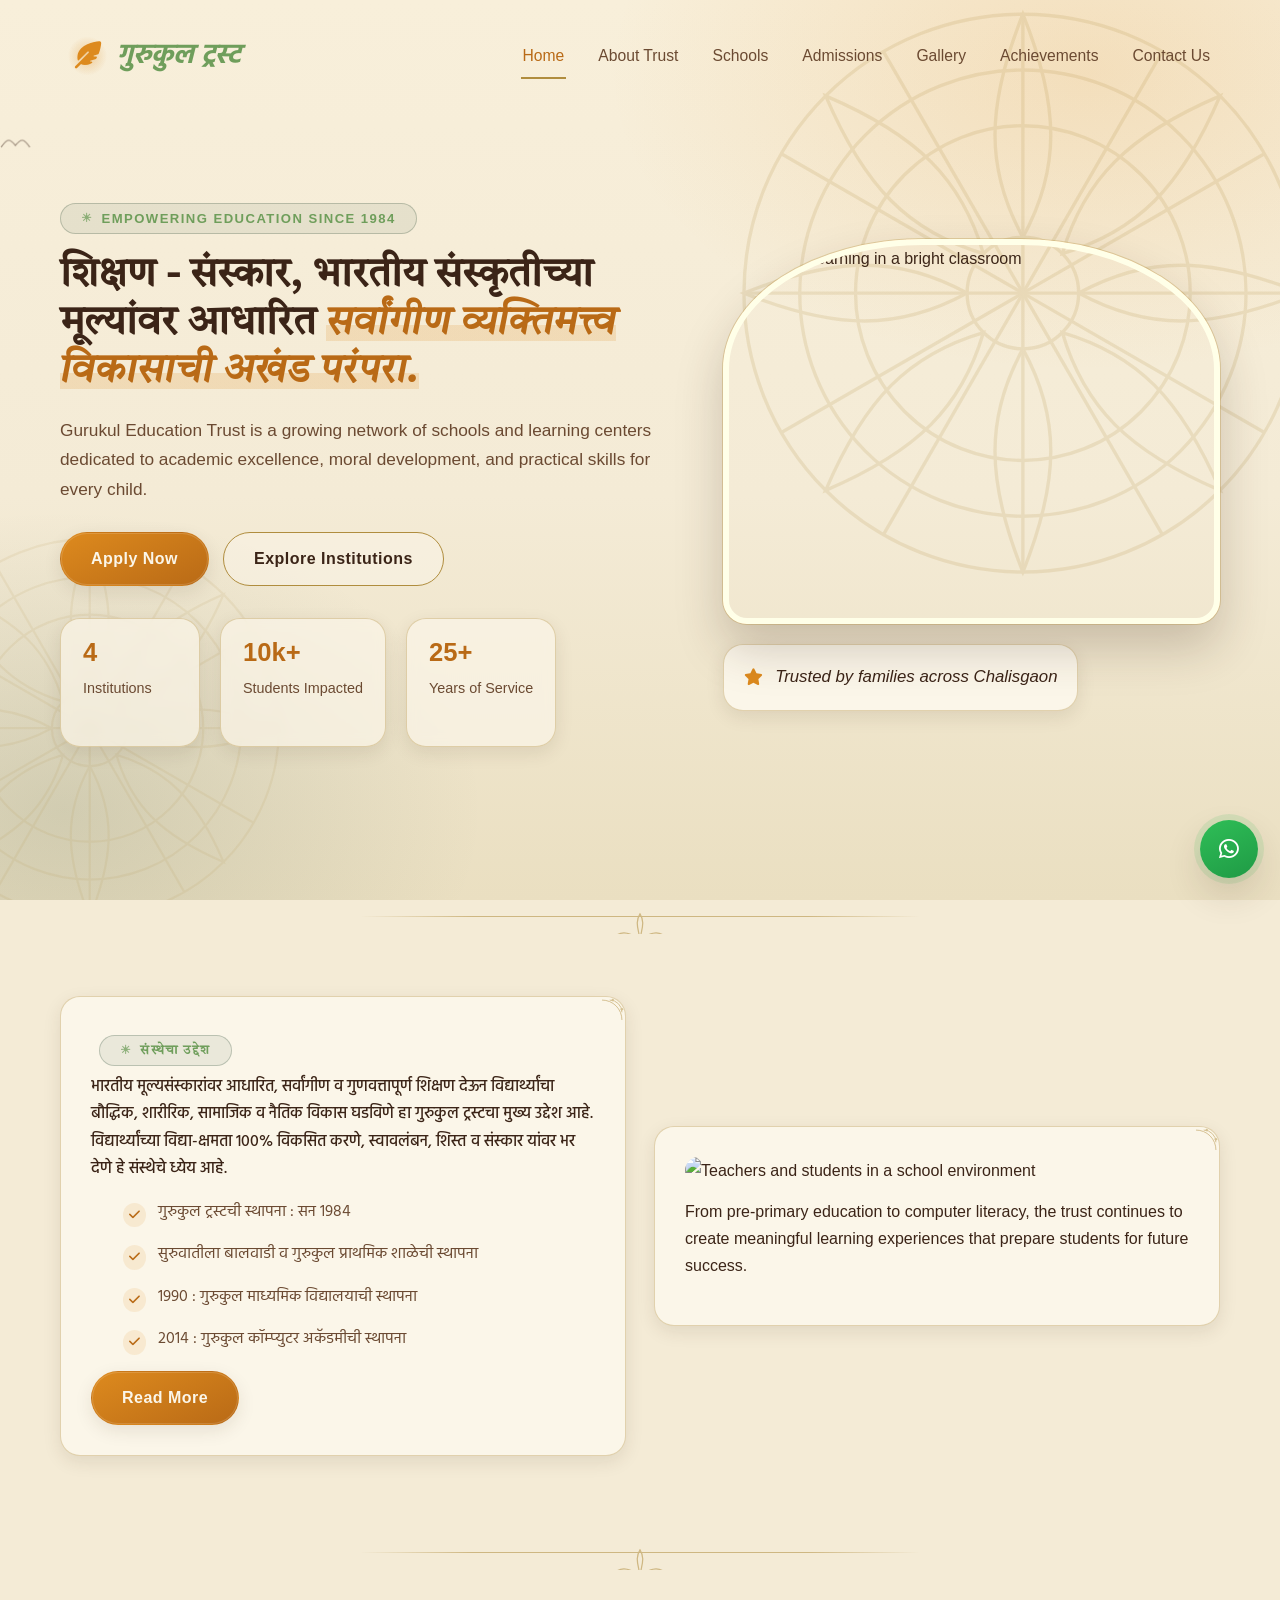
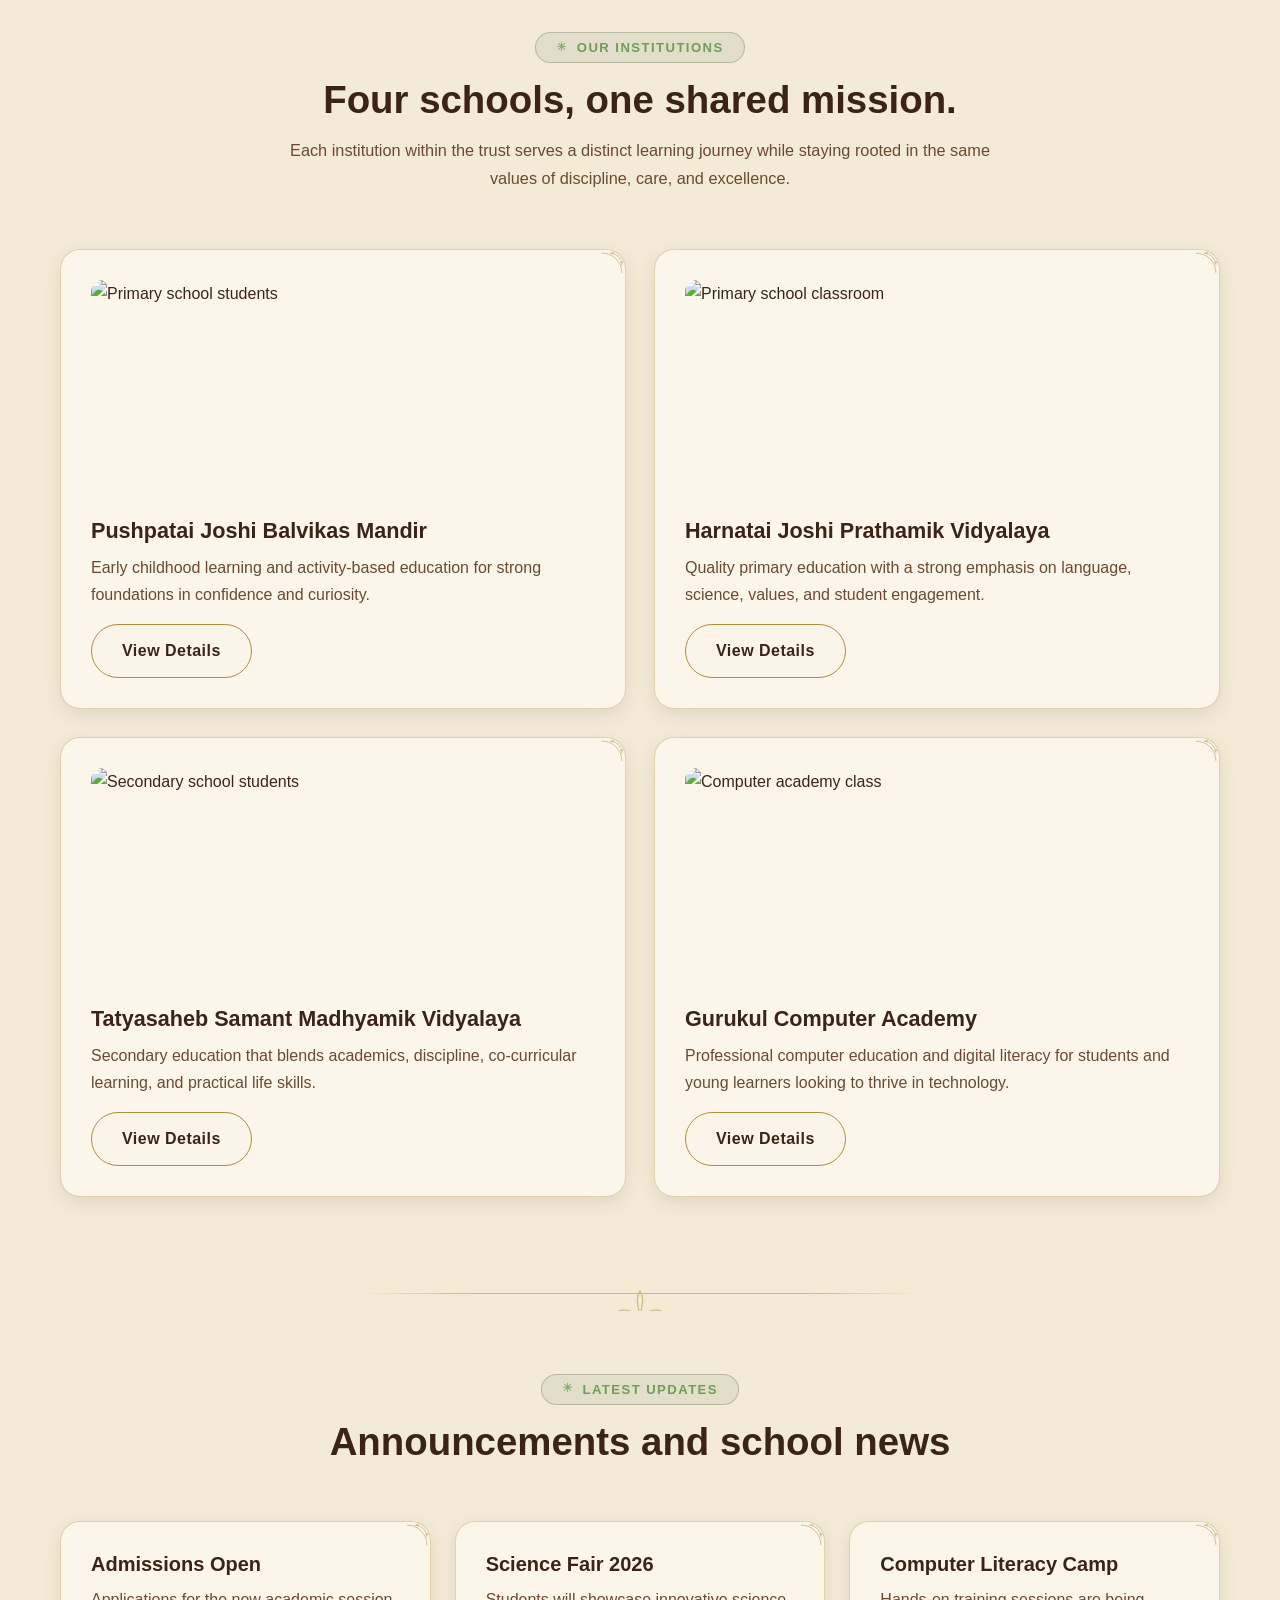
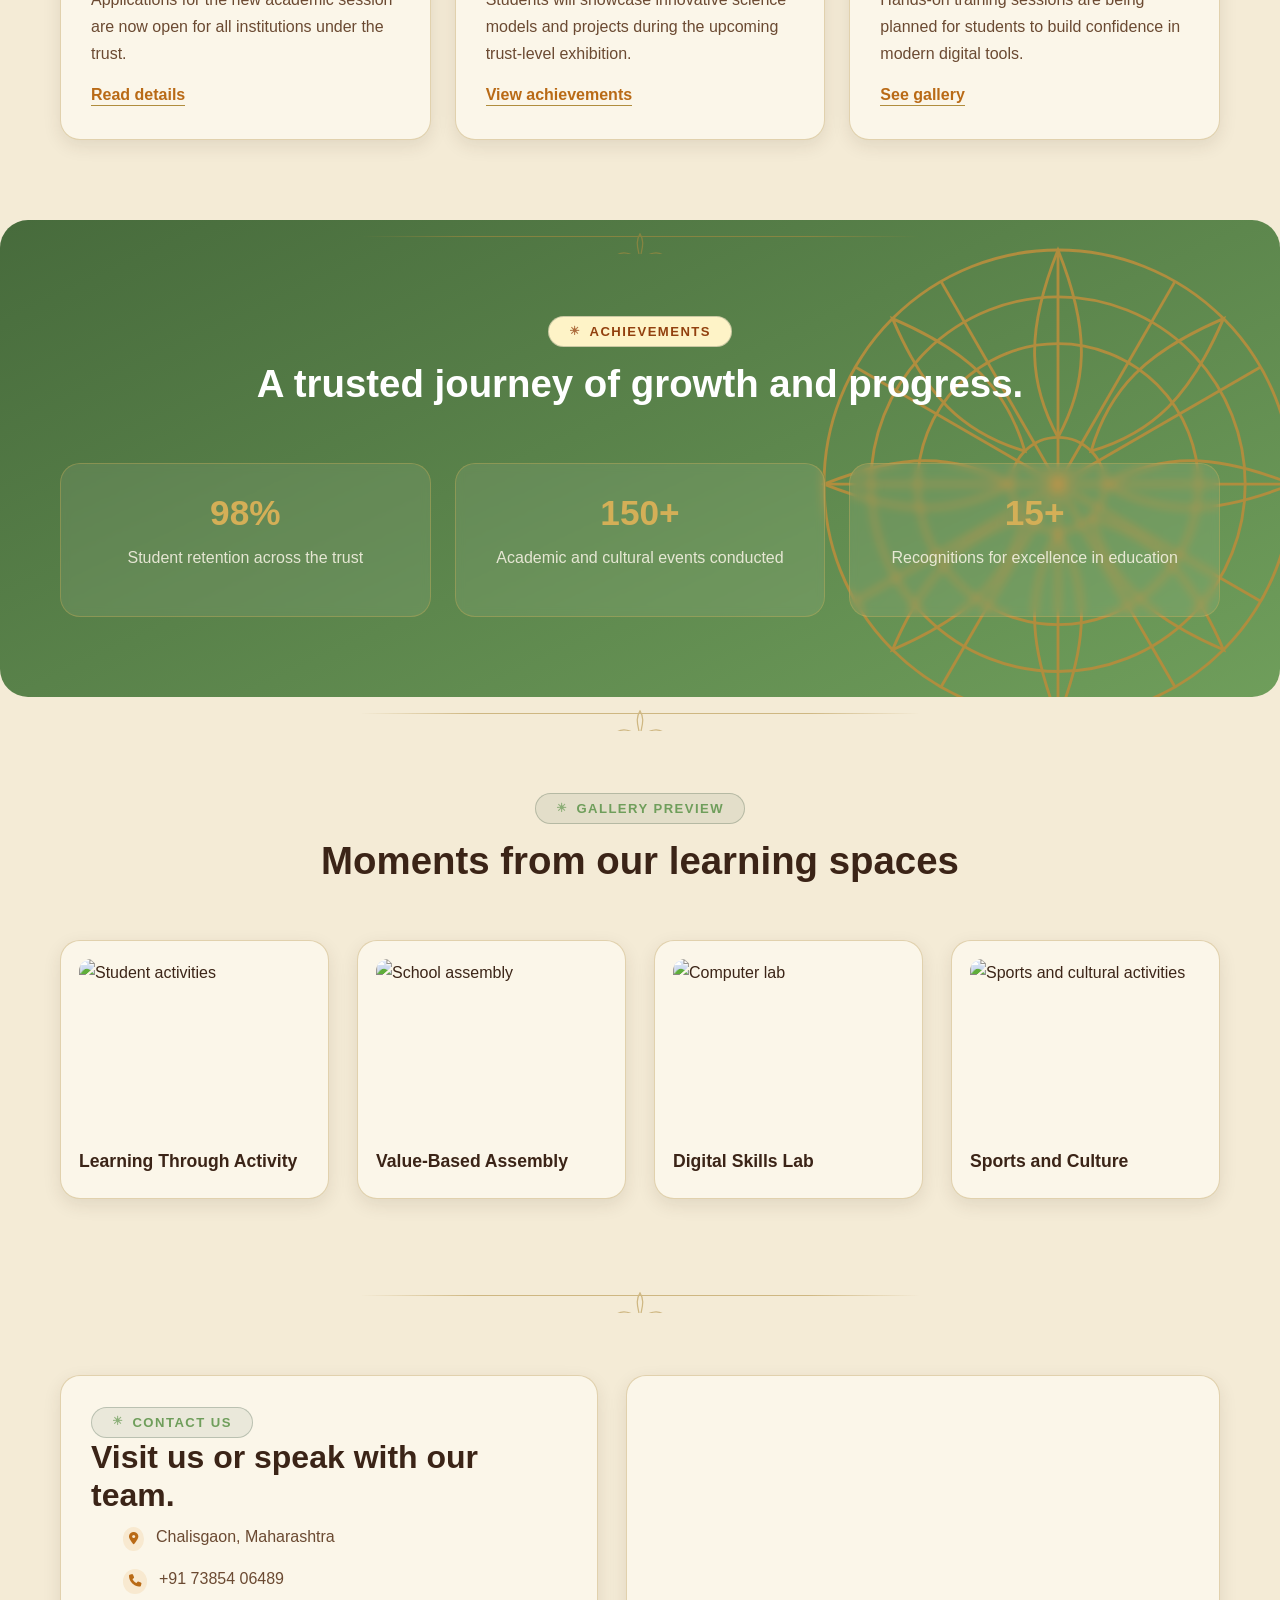
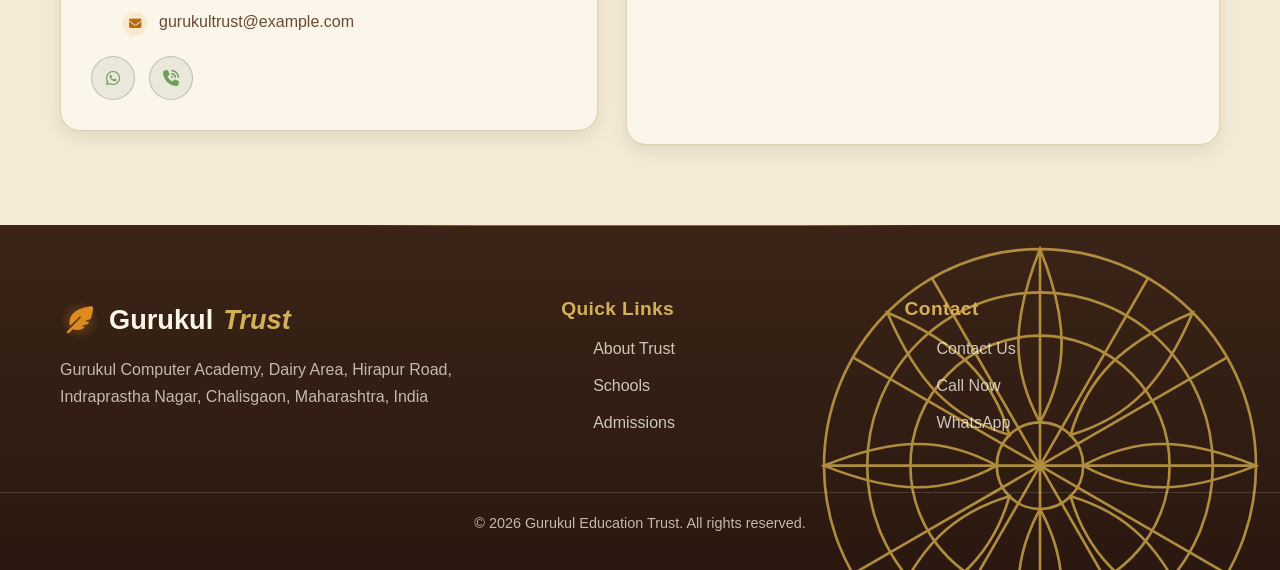
==== index.html @ 762da23f "Initial Commit" ====
<!DOCTYPE html>
<html lang="en">
<head>
    <meta charset="UTF-8">
    <meta name="viewport" content="width=device-width, initial-scale=1.0">
    <meta name="description" content="Gurukul Education Trust offers quality learning through a network of schools, computer education, and child-focused development programs.">
    <title>Gurukul Education Trust | Holistic Learning for Every Child</title>
    <link rel="stylesheet" href="https://cdnjs.cloudflare.com/ajax/libs/font-awesome/6.4.0/css/all.min.css">
    <link rel="stylesheet" href="style.css">
    <link rel="preconnect" href="https://fonts.googleapis.com">
    <link rel="preconnect" href="https://fonts.gstatic.com" crossorigin>
    <link href="https://fonts.googleapis.com/css2?family=Tiro+Devanagari+Marathi:ital@0;1&family=Hind:wght@300;400;500;600;700&family=Noto+Sans+Devanagari:wght@100..900&display=swap" rel="stylesheet">
</head>
<body>
    <header class="site-header">
        <div class="container header-container">
            <a href="index.html" class="logo">
                <i class="fa-solid fa-feather-pointed"></i><span class="marathi-text">गुरुकुल ट्रस्ट</span>
            </a>
            <div class="mobile-menu-btn" id="mobile-menu-btn">
                <i class="fa-solid fa-bars"></i>
            </div>
            <nav class="nav-links">
                <a href="index.html" class="active">Home</a>
                <a href="about.html">About Trust</a>
                <a href="schools.html">Schools</a>
                <a href="admissions.html">Admissions</a>
                <a href="gallery.html">Gallery</a>
                <a href="achievements.html">Achievements</a>
                <a href="contact.html">Contact Us</a>
            </nav>
        </div>
    </header>

    <main>
        <section class="hero">
            <div class="container hero-grid">
                <div class="hero-content">
                    <span class="badge">Empowering education since 1984</span>
                    <h1 class="marathi-heading">शिक्षण - संस्कार, भारतीय संस्कृतीच्या मूल्यांवर आधारित <span>सर्वांगीण व्यक्तिमत्त्व विकासाची अखंड परंपरा.</span></h1>
                    <p>Gurukul Education Trust is a growing network of schools and learning centers dedicated to academic excellence, moral development, and practical skills for every child.</p>
                    <div class="hero-buttons">
                        <a href="admissions.html" class="btn btn-primary">Apply Now</a>
                        <a href="schools.html" class="btn btn-outline">Explore Institutions</a>
                    </div>
                    <div class="hero-stats">
                        <div class="stat-box">
                            <h3>4</h3>
                            <p>Institutions</p>
                        </div>
                        <div class="stat-box">
                            <h3>10k+</h3>
                            <p>Students Impacted</p>
                        </div>
                        <div class="stat-box">
                            <h3>25+</h3>
                            <p>Years of Service</p>
                        </div>
                    </div>
                </div>
                <div class="hero-visual">
                    <img src="C:\Users\powerx\Downloads\Gurukul-Ancient-Wisdom-Theme\Images\Gurukul.jpg" alt="Students learning in a bright classroom">
                    <div class="hero-card">
                        <i class="fa-solid fa-star"></i>
                        <span>Trusted by families across Chalisgaon</span>
                    </div>
                </div>
            </div>
        </section>

        <section class="section-padding">
            <div class="container about-grid">
                <div class="about-card">
                    <span class="badge marathi-heading m-2"><p class="marathi-heading m-0">संस्थेचा उद्देश</p></span>
                    <p class="marathi-text fw-medium"> भारतीय मूल्यसंस्कारांवर आधारित, सर्वांगीण व गुणवत्तापूर्ण शिक्षण देऊन विद्यार्थ्यांचा बौद्धिक, शारीरिक, सामाजिक व नैतिक विकास घडविणे हा गुरुकुल ट्रस्टचा मुख्य उद्देश आहे. विद्यार्थ्यांच्या विद्या-क्षमता 100% विकसित करणे, स्वावलंबन, शिस्त व संस्कार यांवर भर देणे हे संस्थेचे ध्येय आहे.</p>
                    <ul class="list-check marathi-text">
                        <li><i class="fa-solid fa-check"></i> गुरुकुल ट्रस्टची स्थापना : सन 1984</li>
                        <li><i class="fa-solid fa-check"></i> सुरुवातीला बालवाडी व गुरुकुल प्राथमिक शाळेची स्थापना</li>
                        <li><i class="fa-solid fa-check"></i> 1990 : गुरुकुल माध्यमिक विद्यालयाची स्थापना </li>
                        <li><i class="fa-solid fa-check"></i> 2014 : गुरुकुल कॉम्प्युटर अकॅडमीची स्थापना </li>
                    </ul>
                    <a href="about.html" class="btn btn-primary">Read More</a>
                </div>
                <div class="about-card">
                    <img src="C:\Users\powerx\Downloads\Gurukul-Ancient-Wisdom-Theme\Images\building.jpg" alt="Teachers and students in a school environment" style="border-radius: 16px; margin-bottom: 14px;">
                    <p>From pre-primary education to computer literacy, the trust continues to create meaningful learning experiences that prepare students for future success.</p>
                </div>
            </div>
        </section>

        <section class="section-padding">
            <div class="container">
                <div class="section-title">
                    <span class="badge">Our Institutions</span>
                    <h2>Four schools, one shared mission.</h2>
                    <p>Each institution within the trust serves a distinct learning journey while staying rooted in the same values of discipline, care, and excellence.</p>
                </div>
                <div class="school-grid">
                    <article class="school-card">
                        <img src="C:\Users\powerx\Downloads\Gurukul-Ancient-Wisdom-Theme\Images\pushpatai.jpg" alt="Primary school students">
                        <h3>Pushpatai Joshi Balvikas Mandir</h3>
                        <p>Early childhood learning and activity-based education for strong foundations in confidence and curiosity.</p>
                        <a href="pushpatai-joshi-balvikas-mandir.html" class="btn btn-outline">View Details</a>
                    </article>
                    <article class="school-card">
                        <img src="C:\Users\powerx\Downloads\Gurukul-Ancient-Wisdom-Theme\Images\harnatai.jpg" alt="Primary school classroom">
                        <h3>Harnatai Joshi Prathamik Vidyalaya</h3>
                        <p>Quality primary education with a strong emphasis on language, science, values, and student engagement.</p>
                        <a href="harnatai-joshi-prathamik-vidyalaya.html" class="btn btn-outline">View Details</a>
                    </article>
                    <article class="school-card">
                        <img src="C:\Users\powerx\Downloads\Gurukul-Ancient-Wisdom-Theme\Images\tatyasaheb.jpg" alt="Secondary school students">
                        <h3>Tatyasaheb Samant Madhyamik Vidyalaya</h3>
                        <p>Secondary education that blends academics, discipline, co-curricular learning, and practical life skills.</p>
                        <a href="tatyasaheb-samant-madhyamik-vidyalaya.html" class="btn btn-outline">View Details</a>
                    </article>
                    <article class="school-card">
                        <img src="C:\Users\powerx\Downloads\Gurukul-Ancient-Wisdom-Theme\Images\GurukulComp.jpg" alt="Computer academy class">
                        <h3>Gurukul Computer Academy</h3>
                        <p>Professional computer education and digital literacy for students and young learners looking to thrive in technology.</p>
                        <a href="gurukul-computer-academy.html" class="btn btn-outline">View Details</a>
                    </article>
                </div>
            </div>
        </section>

        <section class="section-padding">
            <div class="container">
                <div class="section-title">
                    <span class="badge">Latest Updates</span>
                    <h2>Announcements and school news</h2>
                </div>
                <div class="announcement-grid">
                    <article class="announcement-card">
                        <h3>Admissions Open</h3>
                        <p>Applications for the new academic session are now open for all institutions under the trust.</p>
                        <a href="admissions.html">Read details</a>
                    </article>
                    <article class="announcement-card">
                        <h3>Science Fair 2026</h3>
                        <p>Students will showcase innovative science models and projects during the upcoming trust-level exhibition.</p>
                        <a href="achievements.html">View achievements</a>
                    </article>
                    <article class="announcement-card">
                        <h3>Computer Literacy Camp</h3>
                        <p>Hands-on training sessions are being planned for students to build confidence in modern digital tools.</p>
                        <a href="gallery.html">See gallery</a>
                    </article>
                </div>
            </div>
        </section>

        <section class="section-padding stats-section">
            <div class="container">
                <div class="section-title">
                    <span class="badge" style="background:#fef3c7;color:#92400e;">Achievements</span>
                    <h2 style="color:white;">A trusted journey of growth and progress.</h2>
                </div>
                <div class="stats-grid">
                    <div class="stat-card">
                        <h3>98%</h3>
                        <p>Student retention across the trust</p>
                    </div>
                    <div class="stat-card">
                        <h3>150+</h3>
                        <p>Academic and cultural events conducted</p>
                    </div>
                    <div class="stat-card">
                        <h3>15+</h3>
                        <p>Recognitions for excellence in education</p>
                    </div>
                </div>
            </div>
        </section>

        <section class="section-padding">
            <div class="container">
                <div class="section-title">
                    <span class="badge">Gallery Preview</span>
                    <h2>Moments from our learning spaces</h2>
                </div>
                <div class="gallery-grid">
                    <div class="gallery-card">
                        <img src="https://images.unsplash.com/photo-1529070538774-1843cb3265df?auto=format&fit=crop&w=800&q=80" alt="Student activities">
                        <h3>Learning Through Activity</h3>
                    </div>
                    <div class="gallery-card">
                        <img src="https://images.unsplash.com/photo-1509062522246-3755977927d7?auto=format&fit=crop&w=800&q=80" alt="School assembly">
                        <h3>Value-Based Assembly</h3>
                    </div>
                    <div class="gallery-card">
                        <img src="https://images.unsplash.com/photo-1516321497487-e288fb19713f?auto=format&fit=crop&w=800&q=80" alt="Computer lab">
                        <h3>Digital Skills Lab</h3>
                    </div>
                    <div class="gallery-card">
                        <img src="https://images.unsplash.com/photo-1523240795612-9a054b0db644?auto=format&fit=crop&w=800&q=80" alt="Sports and cultural activities">
                        <h3>Sports and Culture</h3>
                    </div>
                </div>
            </div>
        </section>

        <section class="section-padding">
            <div class="container contact-grid">
                <div class="contact-card">
                    <span class="badge">Contact Us</span>
                    <h2>Visit us or speak with our team.</h2>
                    <ul class="contact-list">
                        <li><i class="fa-solid fa-location-dot"></i> Chalisgaon, Maharashtra</li>
                        <li><i class="fa-solid fa-phone"></i> +91 73854 06489</li>
                        <li><i class="fa-solid fa-envelope"></i> gurukultrust@example.com</li>
                    </ul>
                    <div class="social-links">
                        <a href="https://wa.me/917385406489" target="_blank"><i class="fa-brands fa-whatsapp"></i></a>
                        <a href="tel:+917385406489"><i class="fa-solid fa-phone-volume"></i></a>
                    </div>
                </div>
                <div class="contact-card">
                    <iframe src="https://www.google.com/maps?q=Chalisgaon,Maharashtra&output=embed" width="100%" height="300" style="border:0;border-radius:16px;" loading="lazy" referrerpolicy="no-referrer-when-downgrade"></iframe>
                </div>
            </div>
        </section>
    </main>

    <footer class="footer">
        <div class="container footer-grid">
            <div>
                <a href="index.html" class="logo" style="margin-bottom: 12px;">
                    <i class="fa-solid fa-feather-pointed"></i> Gurukul <span>Trust</span>
                </a>
                <p>Gurukul Computer Academy, Dairy Area, Hirapur Road, Indraprastha Nagar, Chalisgaon, Maharashtra, India</p>
            </div>
            <div>
                <h4>Quick Links</h4>
                <ul>
                    <li><a href="about.html">About Trust</a></li>
                    <li><a href="schools.html">Schools</a></li>
                    <li><a href="admissions.html">Admissions</a></li>
                </ul>
            </div>
            <div>
                <h4>Contact</h4>
                <ul>
                    <li><a href="contact.html">Contact Us</a></li>
                    <li><a href="tel:+917385406489">Call Now</a></li>
                    <li><a href="https://wa.me/917385406489" target="_blank">WhatsApp</a></li>
                </ul>
            </div>
        </div>
        <div class="footer-bottom">
            <p>&copy; 2026 Gurukul Education Trust. All rights reserved.</p>
        </div>
    </footer>

    <a href="https://wa.me/917385406489" class="whatsapp-fab" target="_blank" aria-label="Contact via WhatsApp">
        <i class="fa-brands fa-whatsapp"></i>
    </a>

    <script src="script.js"></script>
</body>
</html>
---- style.css ----
/* ============================================================
   GURUKUL EDUCATION TRUST — "Where Ancient Wisdom Meets Modern Education"
   Visual theme: Ancient Indian Gurukul — parchment, sandalwood, saffron,
   forest green and gold, with temple-arch dividers and mandala motifs.
   Structure, markup and functionality are untouched — styling only.
   ============================================================ */

@import url('https://fonts.googleapis.com/css2?family=Cormorant+Garamond:ital,wght@0,500;0,600;0,700;1,500;1,600&family=Jost:wght@300;400;500;600;700&display=swap');
@import url("https://cdn.jsdelivr.net/npm/bootstrap@5.3.8/dist/css/bootstrap.min.css");
:root {
    /* ---- Gurukul palette ---- */
    --parchment: #F4EBD6;           /* base page background — aged paper */
    --parchment-deep: #EADFC1;      /* secondary panel background */
    --cream: #FBF6E9;               /* card surface */
    --sandalwood: #C9A273;          /* warm neutral mid-tone */
    --deep-brown: #3B2417;          /* primary text / dark wood */
    --brown-soft: #6B4A32;          /* secondary text */
    --saffron: #DD8A1E;             /* primary accent — CTAs */
    --saffron-deep: #B96A16;
    --forest: #6F9E5B;
    --forest-deep: #476B3C;
    --gold: #B08D3E;                /* fine line / ornament accent */
    --gold-bright: #D4AF57;

    /* semantic aliases so every existing class keeps working */
    --primary-color: var(--saffron);
    --primary-dark: var(--deep-brown);
    --primary-light: var(--gold-bright);
    --accent-color: var(--forest);
    --text-dark: var(--deep-brown);
    --text-light: var(--brown-soft);
    --bg-light: var(--parchment);
    --bg-white: var(--cream);
    --border-color: rgba(176, 141, 62, 0.35);

    --shadow-sm: 0 6px 18px rgba(59, 36, 23, 0.10);
    --shadow-md: 0 16px 36px rgba(59, 36, 23, 0.16);
    --shadow-lg: 0 24px 48px rgba(59, 36, 23, 0.22);
    --shadow-inset: inset 0 1px 0 rgba(255,255,255,0.5), inset 0 -2px 6px rgba(59,36,23,0.08);

    --container-width: 1200px;
    --header-height: 84px;
    --radius-sm: 12px;
    --radius-md: 20px;
    --radius-lg: 28px;

    --font-heading: 'Segoe UI', Tahoma, Geneva, Verdana, sans-serif;
    --font-body: 'Nunito Sans', sans-serif;

    --ornament-mandala: url("[data-uri]");
    --ornament-lotus: url("[data-uri]");
    --ornament-corner: url("[data-uri]");
    --texture-noise: url("[data-uri]");
}

/* ---------------------------------------------------------------
   Base / reset
   --------------------------------------------------------------- */
* {
    margin: 0;
    padding: 0;
    box-sizing: border-box;
}
/* Marathi Fonts */
.marathi-heading{
    font-family: "Tiro Devanagari Marathi", serif;
}

.marathi-text{
    font-family: "Hind", sans-serif;
}

.marathi-modern{
    font-family: "Noto Sans Devanagari", sans-serif;
}

html {
    scroll-behavior: smooth;
}

body {
    font-family: var(--font-body);
    color: var(--text-dark);
    background-color: var(--parchment);
    background-image:
        var(--texture-noise),
        radial-gradient(ellipse 900px 500px at 12% -8%, rgba(221,138,30,0.10), transparent 60%),
        radial-gradient(ellipse 900px 600px at 100% 10%, rgba(47,74,52,0.08), transparent 55%);
    background-attachment: fixed;
    background-size: 180px 180px, auto, auto;
    line-height: 1.7;
    overflow-x: hidden;
    position: relative;
}

h1, h2, h3, h4, h5, h6 {
    font-family: var(--font-heading);
    color: var(--deep-brown);
    line-height: 1.2;
    font-weight: 600;
}

a {
    text-decoration: none;
    color: inherit;
}

img {
    display: block;
    max-width: 100%;
}

ul {
    list-style: none;
}

::selection {
    background: var(--saffron);
    color: var(--cream);
}

:focus-visible {
    outline: 2px solid var(--saffron-deep);
    outline-offset: 3px;
    border-radius: 4px;
}

.container {
    max-width: var(--container-width);
    margin: 0 auto;
    padding: 0 20px;
}

/* ---------------------------------------------------------------
   Reveal-on-scroll (progressive enhancement, added by script.js)
   --------------------------------------------------------------- */
.reveal {
    opacity: 0;
    transform: translateY(28px);
    transition: opacity 0.8s cubic-bezier(.22,.61,.36,1), transform 0.8s cubic-bezier(.22,.61,.36,1);
}
.reveal.is-visible {
    opacity: 1;
    transform: translateY(0);
}
@media (prefers-reduced-motion: reduce) {
    .reveal { opacity: 1 !important; transform: none !important; transition: none !important; }
}

/* ---------------------------------------------------------------
   Buttons — carved-wood aesthetic
   --------------------------------------------------------------- */
.btn {
    display: inline-flex;
    align-items: center;
    justify-content: center;
    gap: 8px;
    padding: 14px 30px;
    border-radius: 999px;
    font-weight: 600;
    font-family: var(--font-body);
    letter-spacing: 0.03em;
    transition: transform 0.35s cubic-bezier(.22,.61,.36,1), box-shadow 0.35s ease, background 0.35s ease, color 0.35s ease, border-color .35s ease;
    position: relative;
    border: 1px solid transparent;
    cursor: pointer;
}

.btn-primary {
    background: linear-gradient(155deg, var(--saffron) 0%, var(--saffron-deep) 100%);
    color: var(--cream);
    box-shadow: var(--shadow-sm), 0 0 0 1px rgba(255,255,255,0.15) inset;
}

.btn-primary:hover {
    transform: translateY(-3px);
    box-shadow: var(--shadow-md), 0 0 22px rgba(221,138,30,0.35);
}

.btn-primary:active {
    transform: translateY(-1px) scale(0.98);
}

.btn-outline {
    border: 1.5px solid var(--gold);
    color: var(--deep-brown);
    background: rgba(251, 246, 233, 0.5);
}

.btn-outline:hover {
    background: var(--forest);
    border-color: var(--forest);
    color: var(--cream);
    transform: translateY(-3px);
    box-shadow: var(--shadow-md);
}

/* ---------------------------------------------------------------
   Section rhythm + badge / titles
   --------------------------------------------------------------- */
.section-padding {
    padding: 96px 0 80px;
    position: relative;
}

.section-padding::before {
    content: '';
    display: block;
    position: absolute;
    top: 0;
    left: 50%;
    transform: translateX(-50%);
    width: min(560px, 80%);
    height: 34px;
    background-image: var(--ornament-lotus), linear-gradient(to right, transparent, var(--gold) 20%, var(--gold) 80%, transparent);
    background-repeat: no-repeat, no-repeat;
    background-position: center 6px, center 16px;
    background-size: 74px 44px, 100% 1px;
    opacity: 0.55;
    pointer-events: none;
}

.section-title {
    text-align: center;
    margin-bottom: 56px;
    position: relative;
}

.section-title h2 {
    font-size: clamp(1.9rem, 3vw, 2.5rem);
    margin: 14px 0 14px;
    font-weight: 600;
}

.section-title p {
    color: var(--text-light);
    max-width: 720px;
    margin: 0 auto;
    font-size: 1.02rem;
}

.badge {
    display: inline-flex;
    align-items: center;
    gap: 8px;
    padding: 8px 20px;
    background: rgba(47, 74, 52, 0.08);
    color: var(--forest);
    border: 1px solid rgba(47, 74, 52, 0.25);
    border-radius: 999px;
    font-size: 0.82rem;
    font-weight: 600;
    letter-spacing: 0.11em;
    text-transform: uppercase;
    font-family: var(--font-body);
}

.badge::before {
    content: '\2600';
    font-size: 0.9em;
    opacity: 0.75;
}

/* ---------------------------------------------------------------
   Header / navigation — wooden manuscript frame
   --------------------------------------------------------------- */
.site-header {
    position: fixed;
    top: 0;
    left: 0;
    width: 100%;
    z-index: 1000;
    background: transparent;
    transition: all 0.4s ease;
    padding-top: 14px;
}

.site-header .header-container {
    background: rgba(251, 246, 233, 0.0);
    border-radius: 999px;
    transition: all 0.4s ease;
}

.site-header.scrolled {
    padding-top: 0;
}

.site-header.scrolled .header-container {
    background: rgba(251, 246, 233, 0.92);
    box-shadow: var(--shadow-md);
    backdrop-filter: blur(12px);
    border: 1px solid rgba(176,141,62,0.3);
}

.header-container {
    display: flex;
    justify-content: space-between;
    align-items: center;
    height: var(--header-height);
    padding: 0 28px;
}

.logo {
    display: flex;
    align-items: center;
    gap: 10px;
    font-family: var(--font-heading);
    font-size: 1.7rem;
    font-weight: 700;
    color: var(--deep-brown);
}

.logo i {
    color: var(--saffron);
    background: radial-gradient(circle, rgba(221,138,30,0.35), transparent 70%);
    padding: 6px;
    border-radius: 50%;
    animation: lampGlow 3.2s ease-in-out infinite;
}

.logo span {
    color: var(--forest);
    font-style: italic;
}

.nav-links {
    display: flex;
    align-items: center;
    gap: 30px;
}

.nav-links a {
    font-weight: 500;
    font-size: 0.98rem;
    color: var(--brown-soft);
    position: relative;
    padding: 6px 2px;
    transition: color 0.3s ease;
}

.nav-links a:hover,
.nav-links a.active {
    color: var(--saffron-deep);
}

.nav-links a::after {
    content: '';
    position: absolute;
    left: 0;
    bottom: -4px;
    width: 0;
    height: 2px;
    background: var(--gold);
    transition: width 0.3s ease;
}

.nav-links a:hover::after,
.nav-links a.active::after {
    width: 100%;
}

.mobile-menu-btn {
    display: none;
    font-size: 1.4rem;
    cursor: pointer;
    color: var(--deep-brown);
}

/* ---------------------------------------------------------------
   Hero
   --------------------------------------------------------------- */
.hero {
    padding: calc(var(--header-height) + 56px) 0 90px;
    min-height: 100vh;
    display: flex;
    align-items: center;
    position: relative;
    background:
        radial-gradient(ellipse 800px 500px at 85% 8%, rgba(221,138,30,0.16), transparent 60%),
        radial-gradient(ellipse 700px 500px at 5% 90%, rgba(47,74,52,0.14), transparent 60%),
        linear-gradient(180deg, #F8EFDA 0%, var(--parchment) 55%, var(--parchment-deep) 100%);
    overflow: hidden;
}

.hero::before {
    content: '';
    position: absolute;
    inset: 0;
    background-image: var(--ornament-mandala);
    background-repeat: no-repeat;
    background-position: 108% -6%;
    background-size: 620px 620px;
    opacity: 0.16;
    pointer-events: none;
}

.hero::after {
    content: '';
    position: absolute;
    inset: 0;
    background-image: var(--ornament-mandala);
    background-repeat: no-repeat;
    background-position: -14% 108%;
    background-size: 420px 420px;
    opacity: 0.10;
    pointer-events: none;
}

.hero-grid {
    display: grid;
    grid-template-columns: 1.1fr 0.9fr;
    gap: 56px;
    align-items: center;
    position: relative;
    z-index: 1;
}

.hero-content h1 {
    font-size: 2.5rem;
    margin: 18px 0 20px;
    font-weight: 600;
}

.hero-content h1 span {
    color: var(--saffron-deep);
    font-style: italic;
    background-image: linear-gradient(120deg, transparent 0%, rgba(221,138,30,0.18) 0%, rgba(221,138,30,0.18) 100%, transparent 100%);
    background-repeat: no-repeat;
    background-size: 100% 40%;
    background-position: 0 88%;
}

.hero-content p {
    font-size: 1.08rem;
    color: var(--brown-soft);
    max-width: 620px;
    margin-bottom: 28px;
}

.hero-buttons {
    display: flex;
    flex-wrap: wrap;
    gap: 14px;
    margin-bottom: 32px;
}

.hero-stats {
    display: flex;
    gap: 20px;
    flex-wrap: wrap;
}

.stat-box {
    background: rgba(251, 246, 233, 0.7);
    border: 1px solid var(--border-color);
    border-radius: var(--radius-md);
    padding: 18px 22px;
    min-width: 140px;
    box-shadow: var(--shadow-sm);
    backdrop-filter: blur(6px);
}

.stat-box h3 {
    font-size: 1.6rem;
    color: var(--saffron-deep);
    font-family: var(--font-heading);
}

.stat-box p {
    font-size: 0.9rem;
    color: var(--brown-soft);
}

.hero-visual {
    position: relative;
}

.hero-visual img {
    width: 100%;
    aspect-ratio: 4/3.1;
    object-fit: cover;
    border-radius: 200px 200px 24px 24px / 130px 130px 24px 24px;
    box-shadow: var(--shadow-lg);
    border: 6px solid var(--cream);
    outline: 1px solid var(--border-color);
    filter: sepia(0.18) saturate(1.12) brightness(1.01);
    will-change: transform;
}

.hero-card {
    margin-top: 20px;
    background: var(--cream);
    border: 1px solid var(--border-color);
    border-radius: var(--radius-md);
    padding: 18px 20px;
    display: inline-flex;
    align-items: center;
    gap: 12px;
    box-shadow: var(--shadow-sm);
    font-family: var(--font-heading);
    font-size: 1.05rem;
    font-style: italic;
    color: var(--deep-brown);
}

.hero-card i {
    color: var(--saffron);
}

/* ---------------------------------------------------------------
   Cards — parchment panels with gold corner ornament + carved hover
   --------------------------------------------------------------- */
.about-grid,
.school-grid,
.info-grid,
.contact-grid,
.gallery-grid,
.timeline-grid,
.page-grid,
.admission-grid {
    display: grid;
    gap: 28px;
}

.about-grid {
    grid-template-columns: 1fr 1fr;
    align-items: center;
}

.about-card,
.school-card,
.announcement-card,
.gallery-card,
.info-card,
.contact-card,
.timeline-card,
.admission-card {
    background: var(--cream);
    border: 1px solid var(--border-color);
    border-radius: var(--radius-md);
    padding: 30px;
    box-shadow: var(--shadow-sm);
    position: relative;
    transition: transform 0.4s cubic-bezier(.22,.61,.36,1), box-shadow 0.4s ease, border-color 0.4s ease;
    overflow: hidden;
}

.about-card::before,
.school-card::before,
.announcement-card::before,
.info-card::before,
.timeline-card::before,
.admission-card::before {
    content: '';
    position: absolute;
    top: 0;
    right: 0;
    width: 46px;
    height: 46px;
    background-image: var(--ornament-corner);
    background-repeat: no-repeat;
    background-size: 46px 46px;
    transform: scaleX(-1);
    opacity: 0.5;
    pointer-events: none;
}

.school-card:hover,
.announcement-card:hover,
.info-card:hover,
.timeline-card:hover,
.admission-card:hover,
.about-card:hover {
    transform: translateY(-6px);
    box-shadow: var(--shadow-md);
    border-color: var(--gold);
}

.school-grid {
    grid-template-columns: repeat(2, minmax(0, 1fr));
}

.school-card img {
    width: 100%;
    height: 220px;
    object-fit: cover;
    border-radius: var(--radius-sm);
    margin-bottom: 18px;
    filter: sepia(0.1) saturate(1.08);
}

.school-card h3 {
    margin-bottom: 10px;
    font-size: 1.35rem;
}

.school-card p {
    color: var(--text-light);
    margin-bottom: 16px;
}

.announcement-grid,
.stats-grid {
    display: grid;
    grid-template-columns: repeat(3, minmax(0, 1fr));
    gap: 24px;
}

.announcement-card h3 {
    margin-bottom: 10px;
    font-size: 1.25rem;
}

.announcement-card p {
    color: var(--text-light);
    margin-bottom: 14px;
}

.announcement-card a {
    color: var(--saffron-deep);
    font-weight: 600;
    border-bottom: 1px solid var(--gold);
    padding-bottom: 2px;
}

.stats-section {
    background:
        var(--ornament-mandala),
        linear-gradient(155deg, var(--forest-deep), var(--forest));
    background-repeat: no-repeat;
    background-position: 105% -10%;
    background-size: 520px 520px, cover;
    color: var(--cream);
    border-radius: var(--radius-lg);
}



.stats-grid .stat-card {
    background: rgba(251, 246, 233, 0.08);
    border: 1px solid rgba(212, 175, 87, 0.35);
    border-radius: var(--radius-md);
    padding: 28px;
    text-align: center;
    backdrop-filter: blur(4px);
    transition: transform 0.4s ease, background 0.4s ease;
}

.stats-grid .stat-card:hover {
    transform: translateY(-6px);
    background: rgba(251, 246, 233, 0.14);
}

.stats-grid .stat-card h3 {
    color: var(--gold-bright);
    font-size: 2.2rem;
    margin-bottom: 10px;
    font-family: var(--font-heading);
}

.stats-grid .stat-card p {
    color: rgba(251, 246, 233, 0.85);
}

.gallery-grid {
    grid-template-columns: repeat(4, minmax(0, 1fr));
}

.gallery-card {
    padding: 18px;
}

.gallery-card img {
    width: 100%;
    height: 180px;
    object-fit: cover;
    border-radius: var(--radius-sm);
    margin-bottom: 12px;
    filter: sepia(0.12) saturate(1.08);
    transition: transform 0.5s ease, filter 0.5s ease;
}

.gallery-card:hover img {
    transform: scale(1.05);
    filter: sepia(0) saturate(1.15);
}

.gallery-card h3 {
    font-size: 1.1rem;
}

.contact-grid {
    grid-template-columns: 0.95fr 1.05fr;
    align-items: start;
}

.contact-list li,
.list-check li {
    display: flex;
    gap: 12px;
    margin-bottom: 14px;
    color: var(--text-light);
    align-items: flex-start;
}

.contact-list i,
.list-check i {
    color: var(--saffron-deep);
    margin-top: 4px;
    background: rgba(221,138,30,0.12);
    padding: 6px;
    border-radius: 50%;
    font-size: 0.78rem;
}

.social-links {
    display: flex;
    gap: 14px;
    margin-top: 20px;
}

.social-links a {
    width: 44px;
    height: 44px;
    border-radius: 50%;
    display: grid;
    place-items: center;
    background: rgba(47,74,52,0.08);
    border: 1px solid rgba(47,74,52,0.25);
    color: var(--forest);
    transition: all 0.35s ease;
}

.social-links a:hover {
    background: var(--forest);
    color: var(--cream);
    transform: translateY(-3px);
}

.contact-form {
    display: grid;
    gap: 16px;
}

.contact-form input,
.contact-form textarea {
    width: 100%;
    border: 1px solid var(--border-color);
    border-radius: var(--radius-sm);
    padding: 14px 16px;
    font: inherit;
    background: rgba(244, 235, 214, 0.5);
    color: var(--deep-brown);
    transition: border-color 0.3s ease, box-shadow 0.3s ease;
}

.contact-form input:focus,
.contact-form textarea:focus {
    outline: none;
    border-color: var(--saffron);
    box-shadow: 0 0 0 4px rgba(221,138,30,0.14);
    background: var(--cream);
}

.contact-form button {
    border: none;
    cursor: pointer;
}

/* ---------------------------------------------------------------
   Page hero (inner pages) + school detail hero
   --------------------------------------------------------------- */
.page-hero,
.school-hero {
    padding: 156px 0 70px;
    background:
        var(--ornament-mandala),
        linear-gradient(155deg, var(--forest-deep) 0%, var(--forest) 55%, var(--saffron-deep) 130%);
    background-repeat: no-repeat;
    background-position: 108% -20%, 0 0;
    background-size: 560px 560px, cover;
    color: var(--cream);
    position: relative;
}

.page-hero .badge,
.school-hero .badge {
    background: rgba(251,246,233,0.14);
    color: var(--gold-bright);
    border-color: rgba(212,175,87,0.4);
}

.page-hero h1,
.school-hero h1 {
    color: var(--cream);
    font-size: clamp(2rem, 3.4vw, 2.75rem);
    margin: 14px 0;
}

.page-hero p,
.school-hero p {
    max-width: 720px;
    color: rgba(251,246,233,0.88);
}

.page-grid {
    grid-template-columns: 1.1fr 0.9fr;
}

.info-grid {
    grid-template-columns: repeat(2, minmax(0, 1fr));
}

.info-card h3 {
    margin-bottom: 10px;
    font-size: 1.2rem;
}

.info-card p {
    color: var(--text-light);
}

.timeline-grid {
    grid-template-columns: repeat(3, minmax(0, 1fr));
}

.timeline-card {
    text-align: center;
}

.timeline-card h3 {
    margin-bottom: 10px;
    font-family: var(--font-heading);
    font-size: 2rem;
    color: var(--saffron-deep);
}

.timeline-card p {
    color: var(--text-light);
}

.admission-grid {
    grid-template-columns: repeat(2, minmax(0, 1fr));
}

.admission-card h2 {
    margin-bottom: 16px;
    font-size: 1.5rem;
}

/* ---------------------------------------------------------------
   School detail layout
   --------------------------------------------------------------- */
.school-layout {
    display: grid;
    grid-template-columns: 1.1fr 0.9fr;
    gap: 28px;
    align-items: start;
}

.school-sidebar {
    display: grid;
    gap: 18px;
}

.school-banner {
    width: 100%;
    height: 340px;
    object-fit: cover;
    border-radius: var(--radius-lg);
    box-shadow: var(--shadow-md);
    margin-bottom: 20px;
    filter: sepia(0.14) saturate(1.1);
}

.school-layout h2 {
    margin-bottom: 10px;
    font-size: 1.4rem;
}

.school-layout .about-card p {
    margin-bottom: 18px;
}

.school-sidebar h3 {
    margin-bottom: 12px;
    font-size: 1.15rem;
}

.faq-list li {
    margin-bottom: 12px;
    color: var(--text-light);
}

/* ---------------------------------------------------------------
   Floating action button — oil-lamp glow
   --------------------------------------------------------------- */
.whatsapp-fab {
    position: fixed;
    right: 22px;
    bottom: 22px;
    width: 58px;
    height: 58px;
    background: linear-gradient(155deg, #2fbe57, #1f9a45);
    color: white;
    border-radius: 50%;
    display: grid;
    place-items: center;
    box-shadow: var(--shadow-md), 0 0 0 6px rgba(47,190,87,0.12);
    z-index: 1000;
    font-size: 1.4rem;
    transition: transform 0.3s ease, box-shadow 0.3s ease;
    animation: fabPulse 2.6s ease-in-out infinite;
}

.whatsapp-fab:hover {
    transform: translateY(-4px) scale(1.05);
}

/* ---------------------------------------------------------------
   Footer
   --------------------------------------------------------------- */
.footer {
    background:
        var(--ornament-mandala),
        linear-gradient(180deg, var(--deep-brown), #2A1810);
    background-repeat: no-repeat;
    background-position: 100% 0%;
    background-size: 480px 480px, cover;
    color: rgba(251, 246, 233, 0.82);
    padding: 72px 0 18px;
    position: relative;
}

.footer::before {
    content: '';
    position: absolute;
    top: 0;
    left: 50%;
    transform: translateX(-50%);
    width: min(560px, 80%);
    height: 20px;
    background-image: linear-gradient(to right, transparent, var(--gold-bright) 20%, var(--gold-bright) 80%, transparent);
    background-repeat: no-repeat;
    background-position: center top;
    background-size: 100% 1px;
    opacity: 0.5;
}

.footer-grid {
    display: grid;
    grid-template-columns: 1.2fr 0.8fr 0.8fr;
    gap: 28px;
}

.footer .logo {
    color: var(--cream);
}

.footer .logo span {
    color: var(--gold-bright);
}

.footer h4 {
    color: var(--gold-bright);
    margin-bottom: 14px;
    font-family: var(--font-heading);
    font-size: 1.2rem;
    letter-spacing: 0.02em;
}

.footer p {
    color: rgba(251, 246, 233, 0.72);
}

.footer a {
    color: rgba(251, 246, 233, 0.78);
    transition: color 0.3s ease;
}

.footer a:hover {
    color: var(--gold-bright);
}

.footer ul li {
    margin-bottom: 10px;
}

.footer-bottom {
    margin-top: 40px;
    border-top: 1px solid rgba(251, 246, 233, 0.14);
    padding-top: 18px;
    text-align: center;
    font-size: 0.9rem;
}

/* ---------------------------------------------------------------
   Ambient decoration layer — floating leaves & birds (added by script.js)
   --------------------------------------------------------------- */
#ambient-layer {
    position: fixed;
    inset: 0;
    pointer-events: none;
    z-index: 2;
    overflow: hidden;
}

.amb-leaf {
    position: absolute;
    top: -40px;
    opacity: 0.55;
    animation-name: leafFall;
    animation-timing-function: linear;
    animation-iteration-count: infinite;
    will-change: transform;
}

.amb-bird {
    position: absolute;
    opacity: 0.4;
    animation-name: birdFly;
    animation-timing-function: linear;
    animation-iteration-count: infinite;
    will-change: transform;
}

@media (prefers-reduced-motion: reduce) {
    #ambient-layer { display: none; }
}

/* ---------------------------------------------------------------
   Keyframes
   --------------------------------------------------------------- */
@keyframes lampGlow {
    0%, 100% { filter: drop-shadow(0 0 2px rgba(221,138,30,0.4)); }
    50% { filter: drop-shadow(0 0 9px rgba(221,138,30,0.85)); }
}

@keyframes fabPulse {
    0%, 100% { box-shadow: var(--shadow-md), 0 0 0 6px rgba(47,190,87,0.12); }
    50% { box-shadow: var(--shadow-md), 0 0 0 12px rgba(47,190,87,0.02); }
}

@keyframes leafFall {
    0% { transform: translate(0, -5vh) rotate(0deg); opacity: 0; }
    8% { opacity: 0.55; }
    92% { opacity: 0.5; }
    100% { transform: translate(40px, 105vh) rotate(340deg); opacity: 0; }
}

@keyframes birdFly {
    0% { transform: translate(-10vw, 0) scale(0.9); opacity: 0; }
    10% { opacity: 0.4; }
    90% { opacity: 0.35; }
    100% { transform: translate(120vw, -6vh) scale(1.05); opacity: 0; }
}

@keyframes fadeInUp {
    from { opacity: 0; transform: translateY(24px); }
    to { opacity: 1; transform: translateY(0); }
}

/* ---------------------------------------------------------------
   Responsive
   --------------------------------------------------------------- */
@media (max-width: 1080px) {
    .gallery-grid {
        grid-template-columns: repeat(2, minmax(0, 1fr));
    }
}

@media (max-width: 968px) {
    .hero-grid,
    .about-grid,
    .page-grid,
    .contact-grid,
    .school-layout {
        grid-template-columns: 1fr;
    }

    .school-grid,
    .announcement-grid,
    .stats-grid,
    .info-grid,
    .timeline-grid,
    .admission-grid,
    .footer-grid {
        grid-template-columns: 1fr;
    }

    .mobile-menu-btn {
        display: block;
    }

    .nav-links {
        position: fixed;
        top: var(--header-height);
        left: 16px;
        right: 16px;
        width: auto;
        background: var(--cream);
        border: 1px solid var(--border-color);
        border-radius: var(--radius-md);
        flex-direction: column;
        align-items: flex-start;
        gap: 6px;
        padding: 18px 22px;
        box-shadow: var(--shadow-lg);
        transform: translateY(-130%);
        opacity: 0;
        transition: transform 0.35s ease, opacity 0.35s ease;
        z-index: 999;
    }

    .nav-links.active {
        transform: translateY(0);
        opacity: 1;
    }

    .nav-links a {
        padding: 10px 0;
        width: 100%;
    }

    .hero-content h1 {
        font-size: 2.3rem;
    }

    .hero {
        min-height: auto;
    }
}

@media (max-width: 640px) {
    .gallery-grid {
        grid-template-columns: 1fr;
    }

    .section-padding {
        padding: 72px 0 56px;
    }

    .hero-visual img {
        border-radius: 120px 120px 20px 20px / 80px 80px 20px 20px;
    }
}
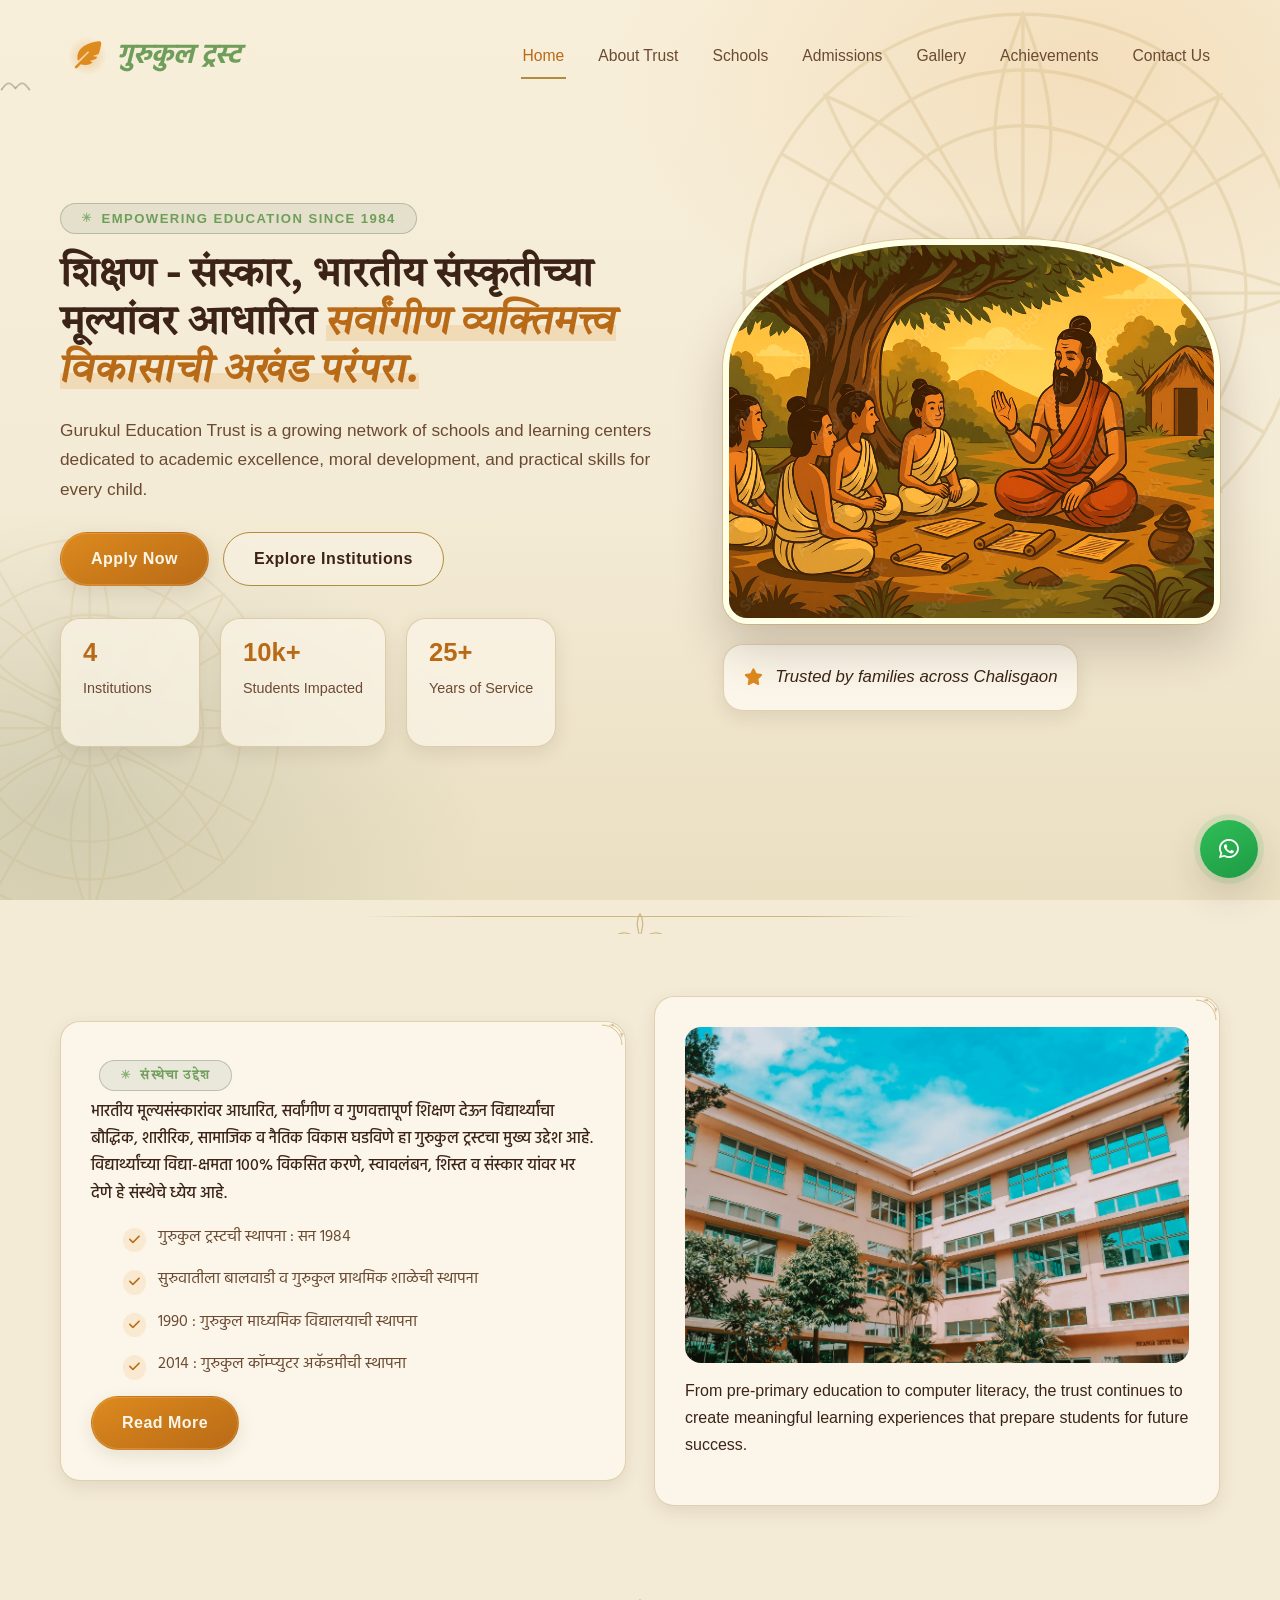
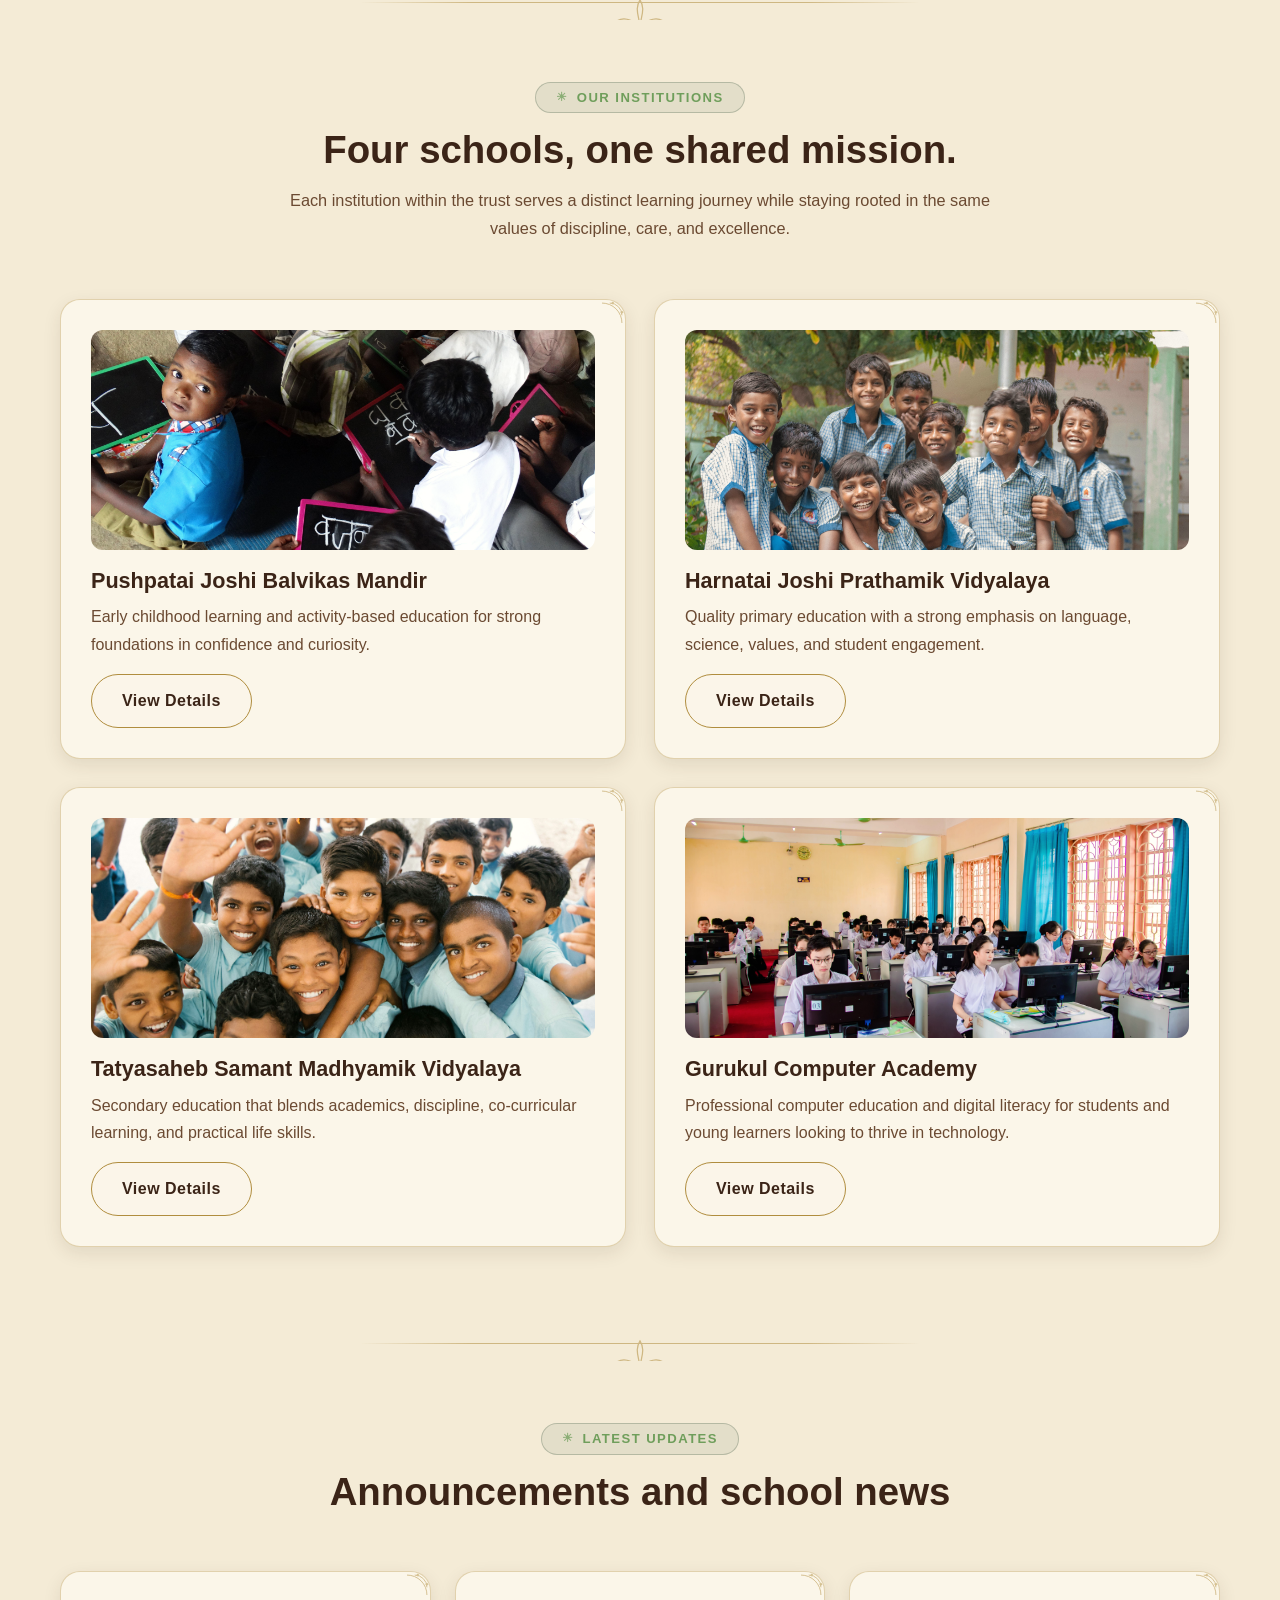
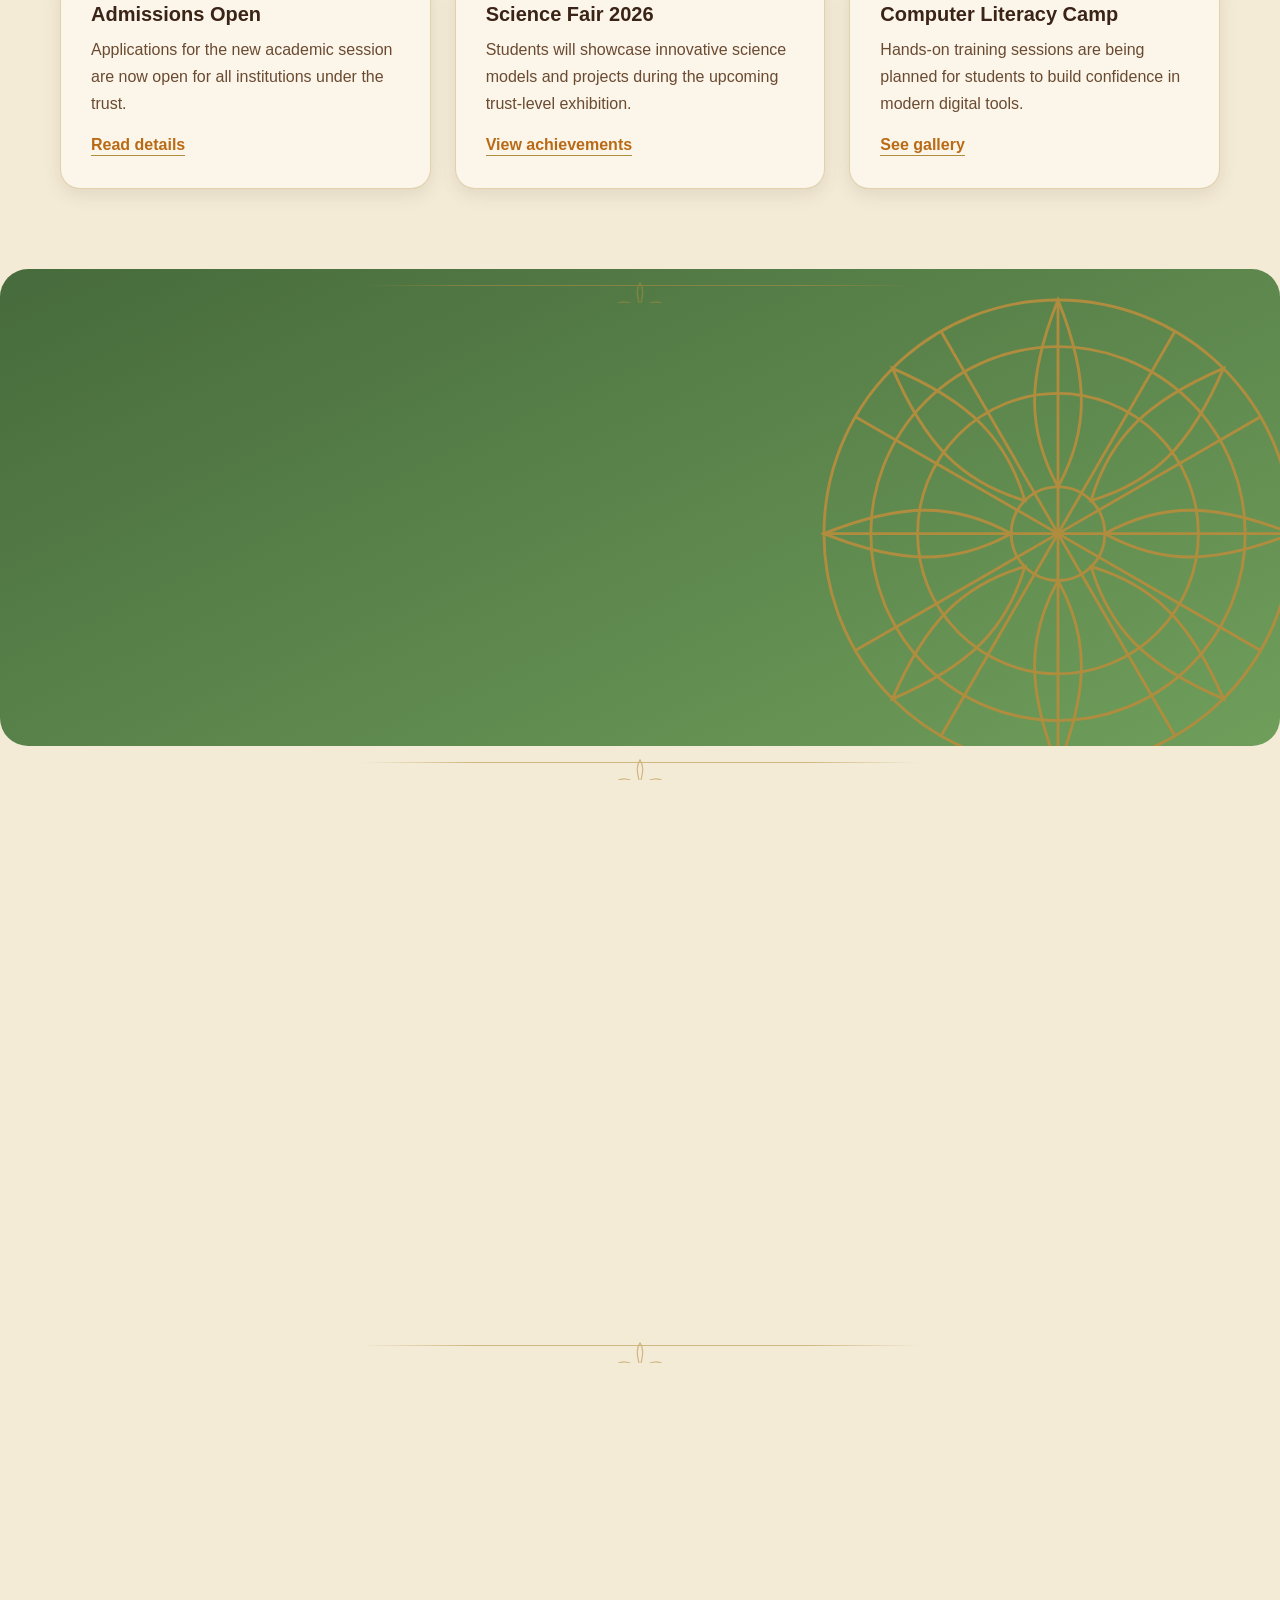
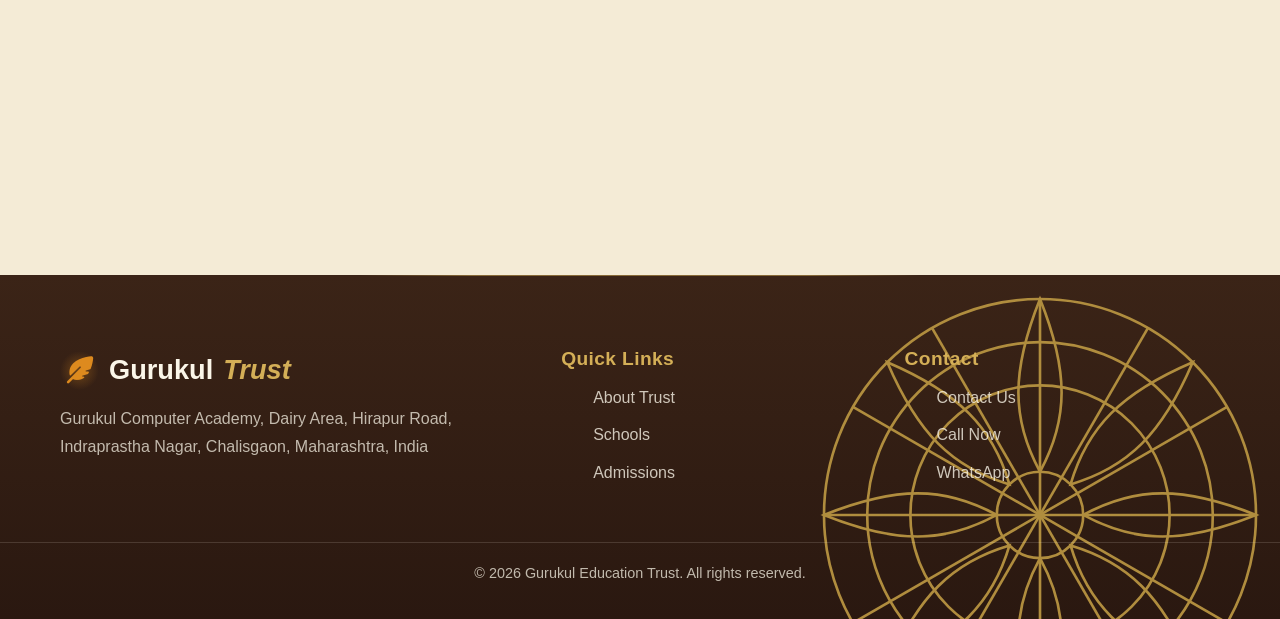
==== commit d90e7404: "Img Src Fixed" ====
--- a/index.html
+++ b/index.html
@@ -59,7 +59,7 @@
                     </div>
                 </div>
                 <div class="hero-visual">
-                    <img src="C:\Users\powerx\Downloads\Gurukul-Ancient-Wisdom-Theme\Images\Gurukul.jpg" alt="Students learning in a bright classroom">
+                    <img src="Images/Gurukul.jpg" alt="Students learning in a bright classroom">
                     <div class="hero-card">
                         <i class="fa-solid fa-star"></i>
                         <span>Trusted by families across Chalisgaon</span>
@@ -82,7 +82,7 @@
                     <a href="about.html" class="btn btn-primary">Read More</a>
                 </div>
                 <div class="about-card">
-                    <img src="C:\Users\powerx\Downloads\Gurukul-Ancient-Wisdom-Theme\Images\building.jpg" alt="Teachers and students in a school environment" style="border-radius: 16px; margin-bottom: 14px;">
+                    <img src="Images/building.jpg" alt="Teachers and students in a school environment" style="border-radius: 16px; margin-bottom: 14px;">
                     <p>From pre-primary education to computer literacy, the trust continues to create meaningful learning experiences that prepare students for future success.</p>
                 </div>
             </div>
@@ -97,25 +97,25 @@
                 </div>
                 <div class="school-grid">
                     <article class="school-card">
-                        <img src="C:\Users\powerx\Downloads\Gurukul-Ancient-Wisdom-Theme\Images\pushpatai.jpg" alt="Primary school students">
+                        <img src="Images/pushpatai.jpg" alt="Primary school students">
                         <h3>Pushpatai Joshi Balvikas Mandir</h3>
                         <p>Early childhood learning and activity-based education for strong foundations in confidence and curiosity.</p>
                         <a href="pushpatai-joshi-balvikas-mandir.html" class="btn btn-outline">View Details</a>
                     </article>
                     <article class="school-card">
-                        <img src="C:\Users\powerx\Downloads\Gurukul-Ancient-Wisdom-Theme\Images\harnatai.jpg" alt="Primary school classroom">
+                        <img src="Images/harnatai.jpg" alt="Primary school classroom">
                         <h3>Harnatai Joshi Prathamik Vidyalaya</h3>
                         <p>Quality primary education with a strong emphasis on language, science, values, and student engagement.</p>
                         <a href="harnatai-joshi-prathamik-vidyalaya.html" class="btn btn-outline">View Details</a>
                     </article>
                     <article class="school-card">
-                        <img src="C:\Users\powerx\Downloads\Gurukul-Ancient-Wisdom-Theme\Images\tatyasaheb.jpg" alt="Secondary school students">
+                        <img src="Images/tatyasaheb.jpg" alt="Secondary school students">
                         <h3>Tatyasaheb Samant Madhyamik Vidyalaya</h3>
                         <p>Secondary education that blends academics, discipline, co-curricular learning, and practical life skills.</p>
                         <a href="tatyasaheb-samant-madhyamik-vidyalaya.html" class="btn btn-outline">View Details</a>
                     </article>
                     <article class="school-card">
-                        <img src="C:\Users\powerx\Downloads\Gurukul-Ancient-Wisdom-Theme\Images\GurukulComp.jpg" alt="Computer academy class">
+                        <img src="Images/GurukulComp.jpg" alt="Computer academy class">
                         <h3>Gurukul Computer Academy</h3>
                         <p>Professional computer education and digital literacy for students and young learners looking to thrive in technology.</p>
                         <a href="gurukul-computer-academy.html" class="btn btn-outline">View Details</a>
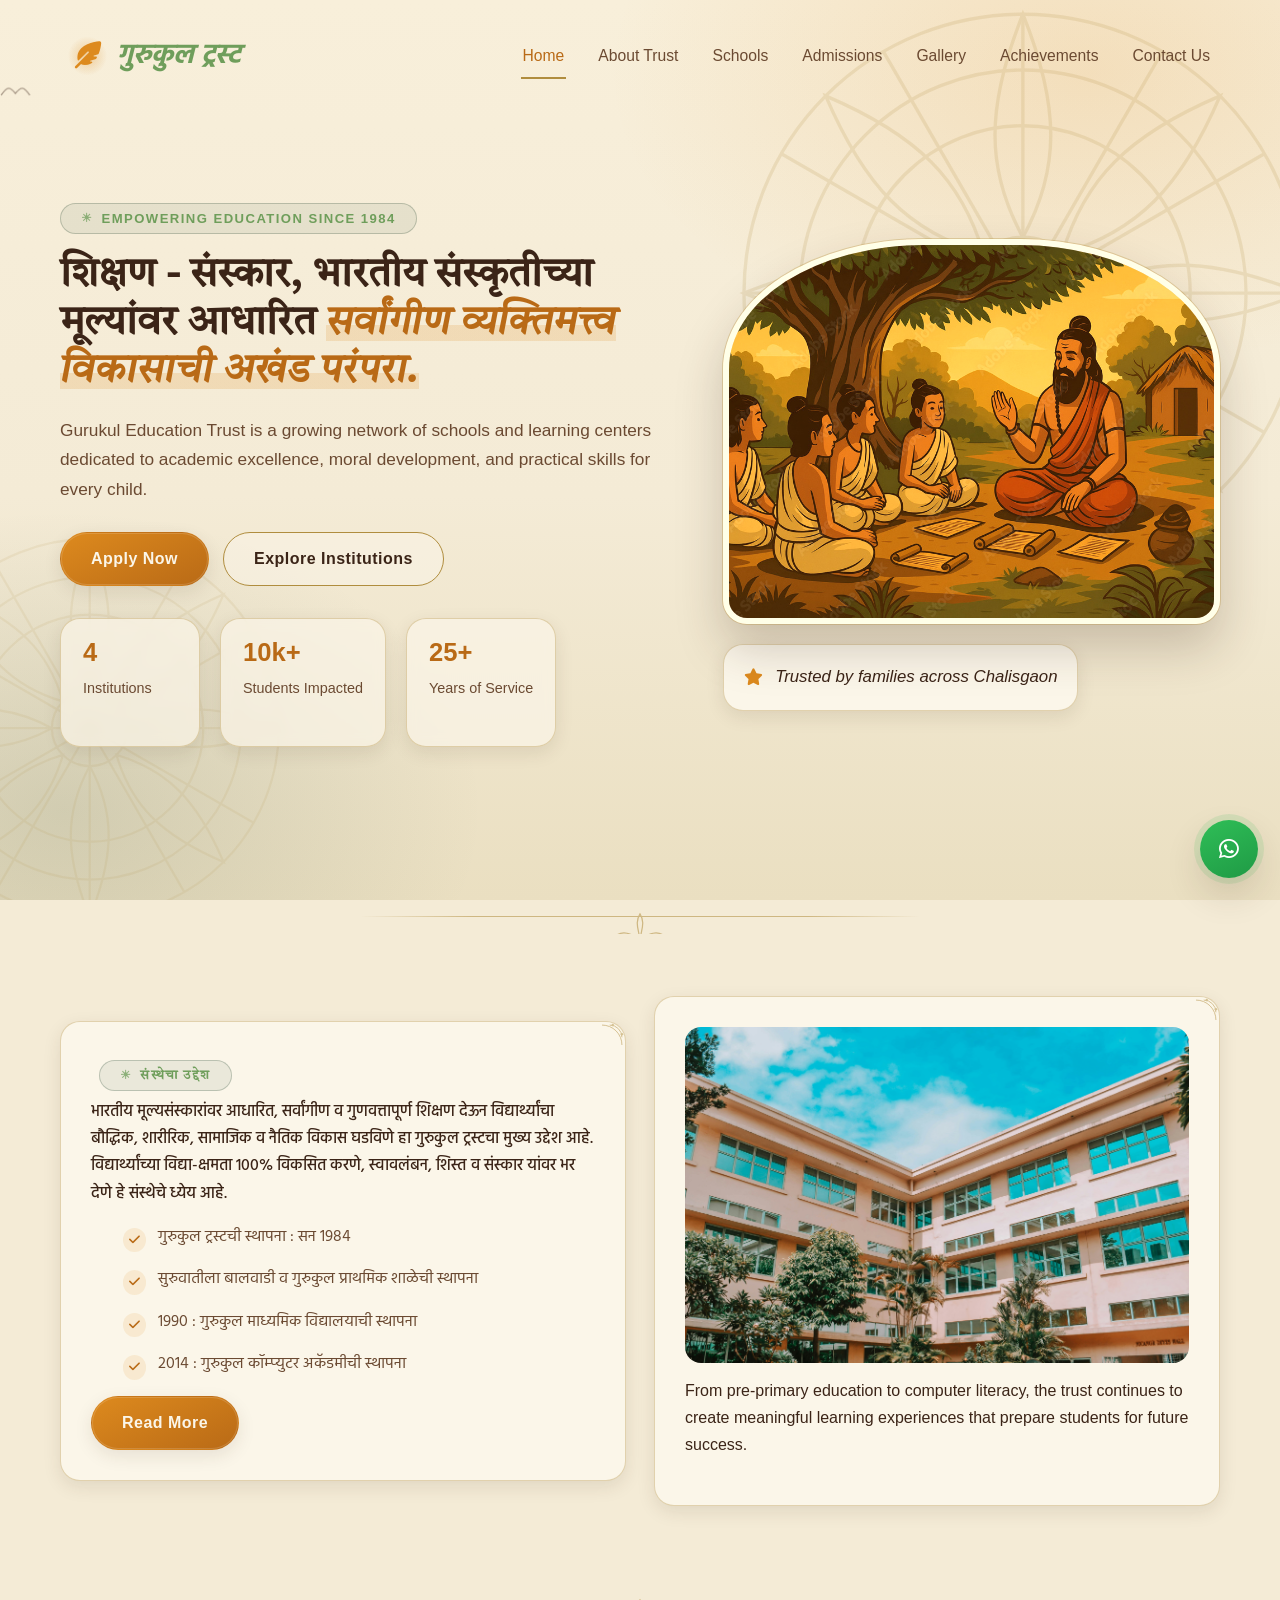
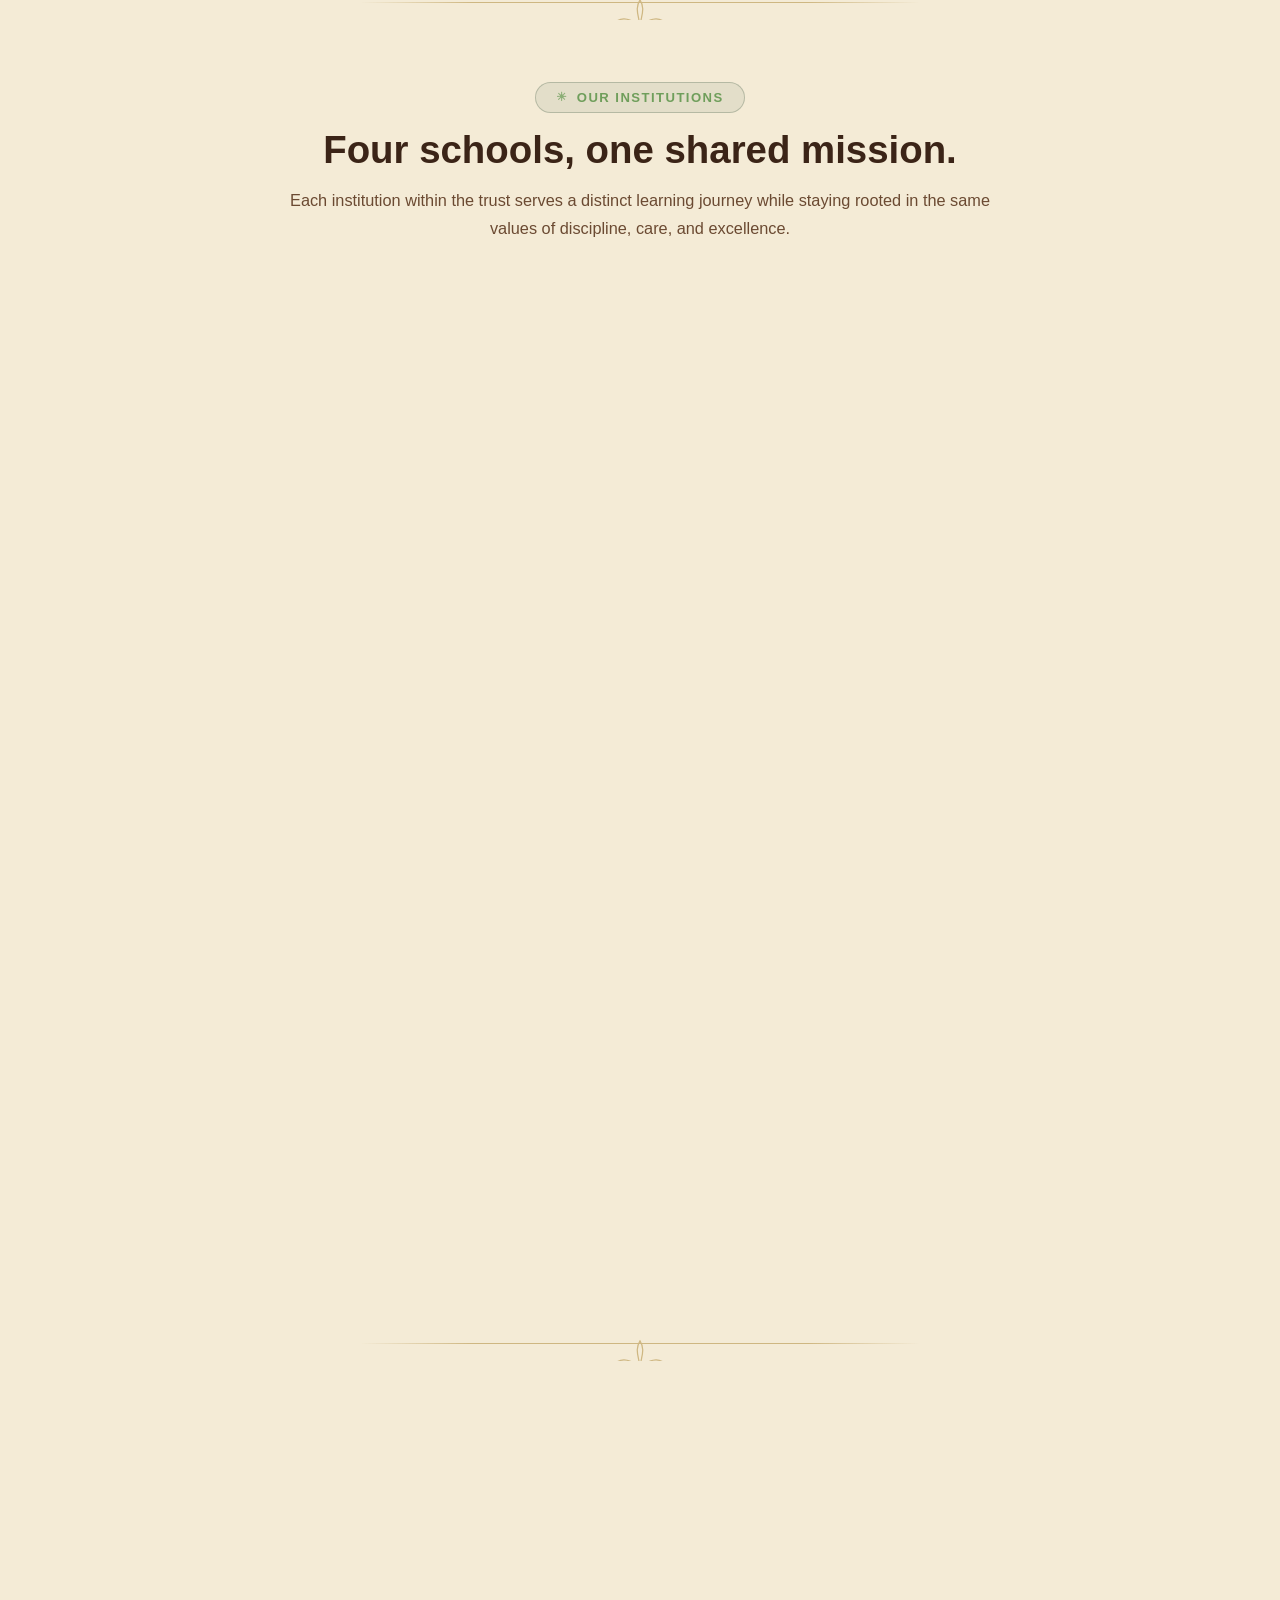
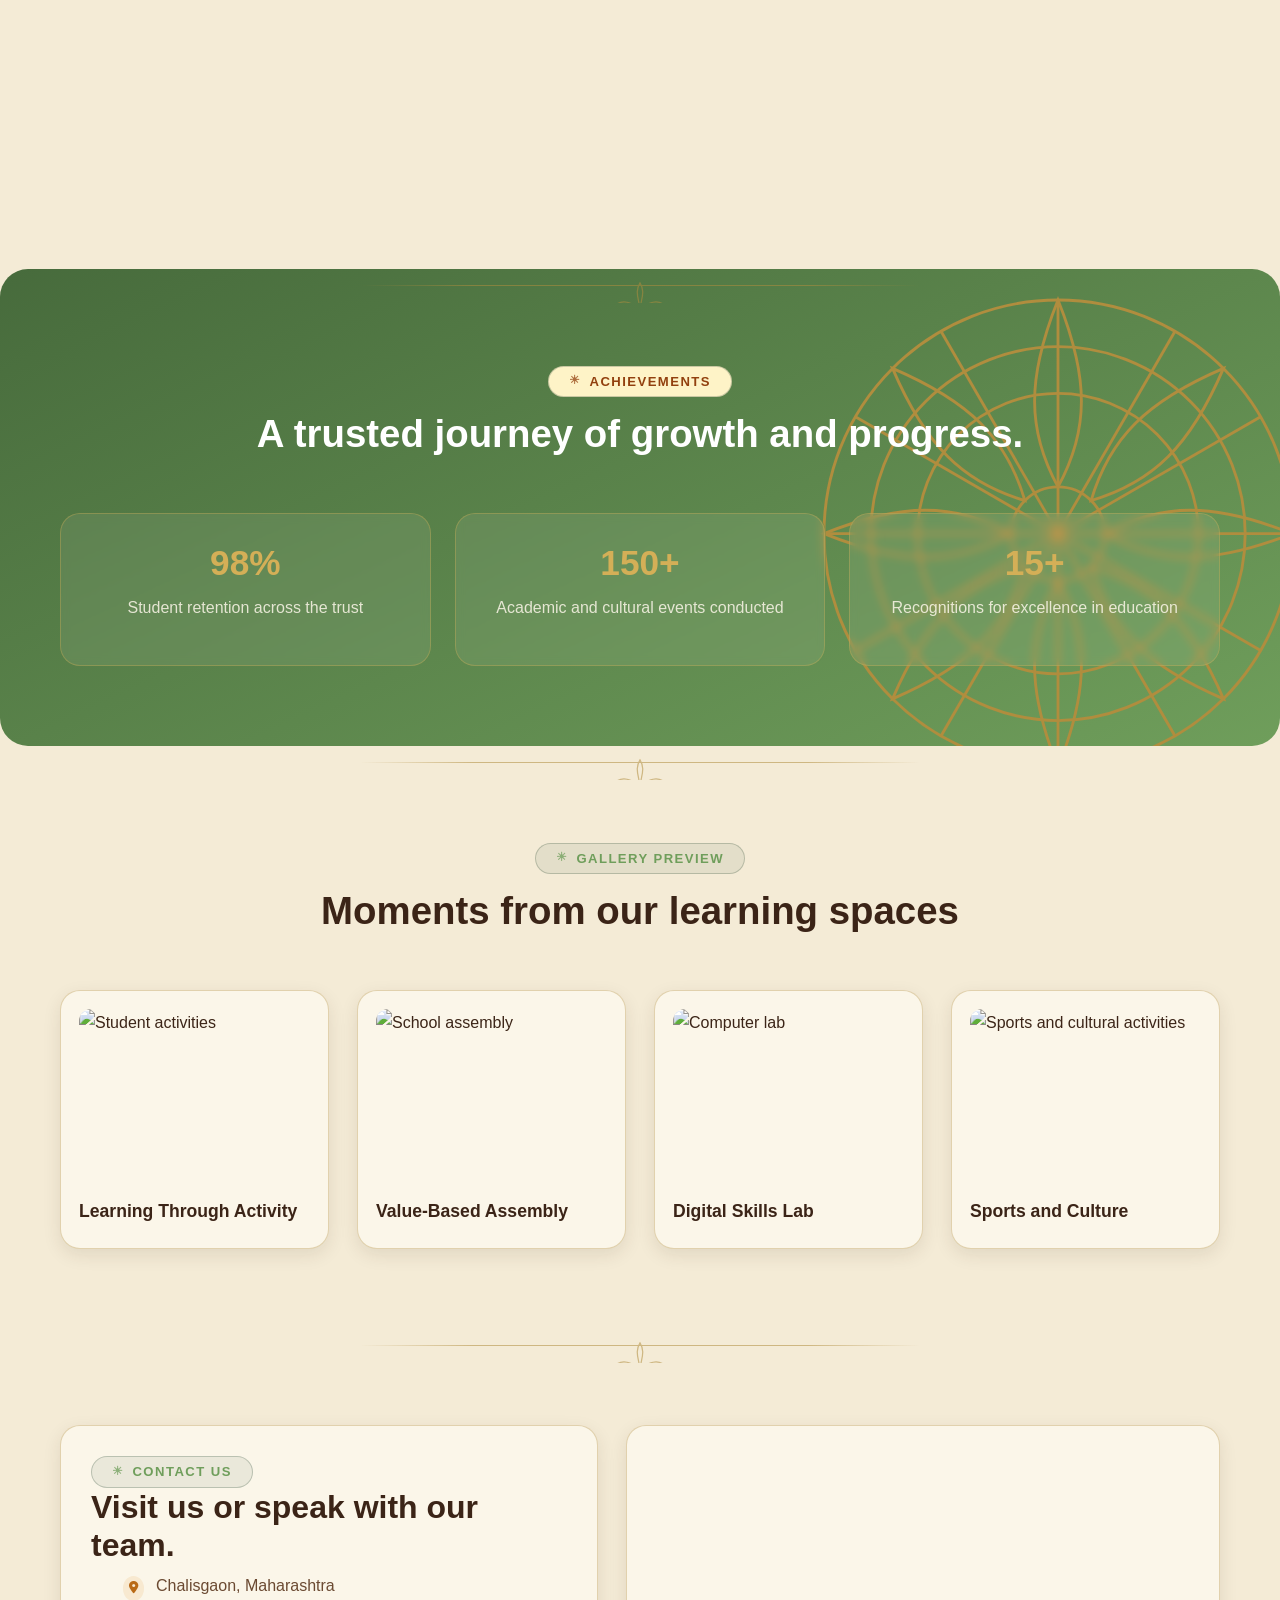
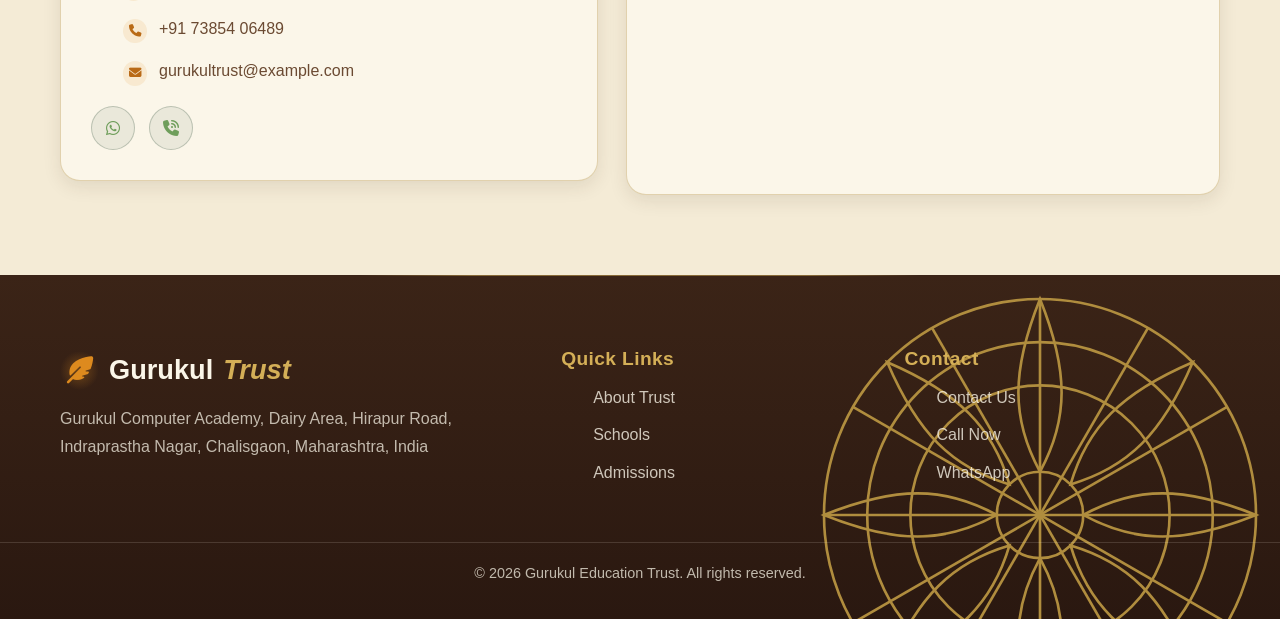
==== commit ceddcd13: "Phone Number Changed" ====
--- a/index.html
+++ b/index.html
@@ -211,8 +211,8 @@
                         <li><i class="fa-solid fa-envelope"></i> gurukultrust@example.com</li>
                     </ul>
                     <div class="social-links">
-                        <a href="https://wa.me/917385406489" target="_blank"><i class="fa-brands fa-whatsapp"></i></a>
-                        <a href="tel:+917385406489"><i class="fa-solid fa-phone-volume"></i></a>
+                        <a href="https://wa.me/919373977577" target="_blank"><i class="fa-brands fa-whatsapp"></i></a>
+                        <a href="tel:+919373977577"><i class="fa-solid fa-phone-volume"></i></a>
                     </div>
                 </div>
                 <div class="contact-card">
@@ -242,8 +242,8 @@
                 <h4>Contact</h4>
                 <ul>
                     <li><a href="contact.html">Contact Us</a></li>
-                    <li><a href="tel:+917385406489">Call Now</a></li>
-                    <li><a href="https://wa.me/917385406489" target="_blank">WhatsApp</a></li>
+                    <li><a href="tel:+919373977577">Call Now</a></li>
+                    <li><a href="https://wa.me/919373977577" target="_blank">WhatsApp</a></li>
                 </ul>
             </div>
         </div>
@@ -252,7 +252,7 @@
         </div>
     </footer>
 
-    <a href="https://wa.me/917385406489" class="whatsapp-fab" target="_blank" aria-label="Contact via WhatsApp">
+    <a href="https://wa.me/919373977577" class="whatsapp-fab" target="_blank" aria-label="Contact via WhatsApp">
         <i class="fa-brands fa-whatsapp"></i>
     </a>
 
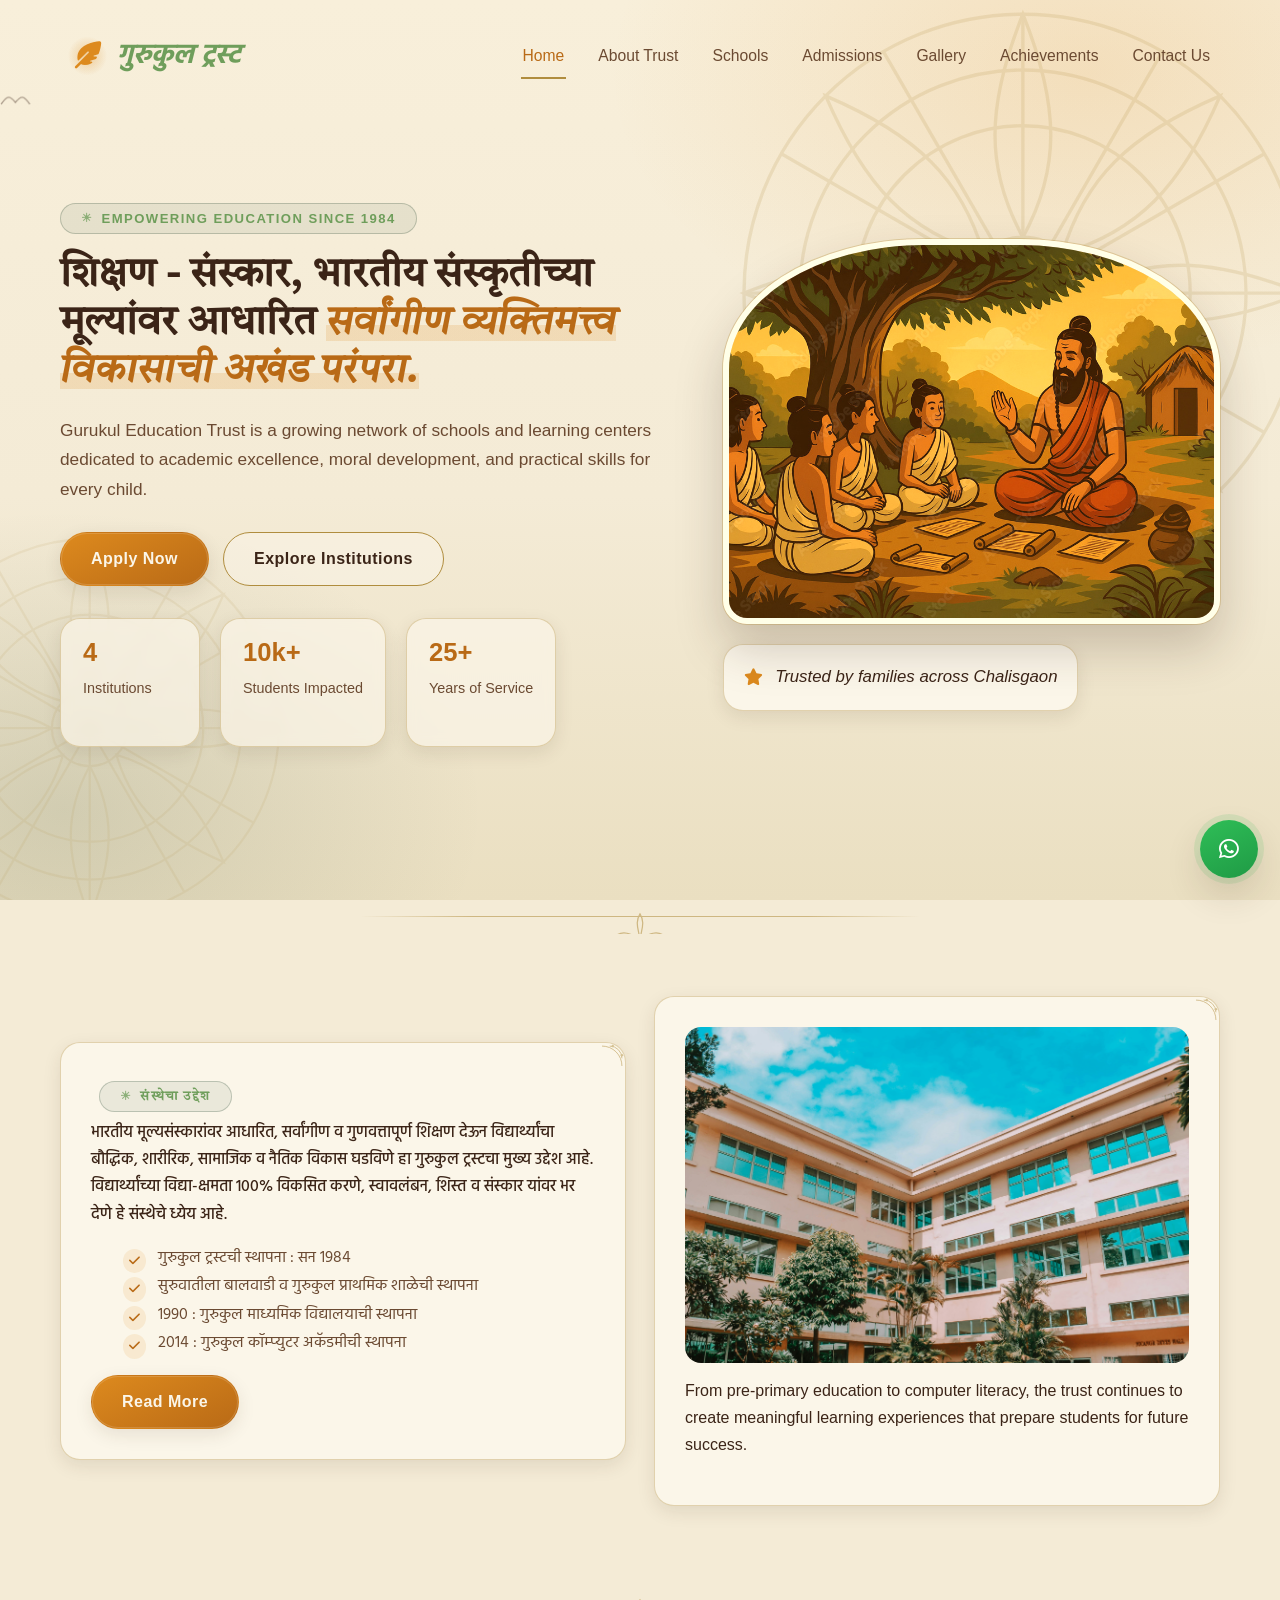
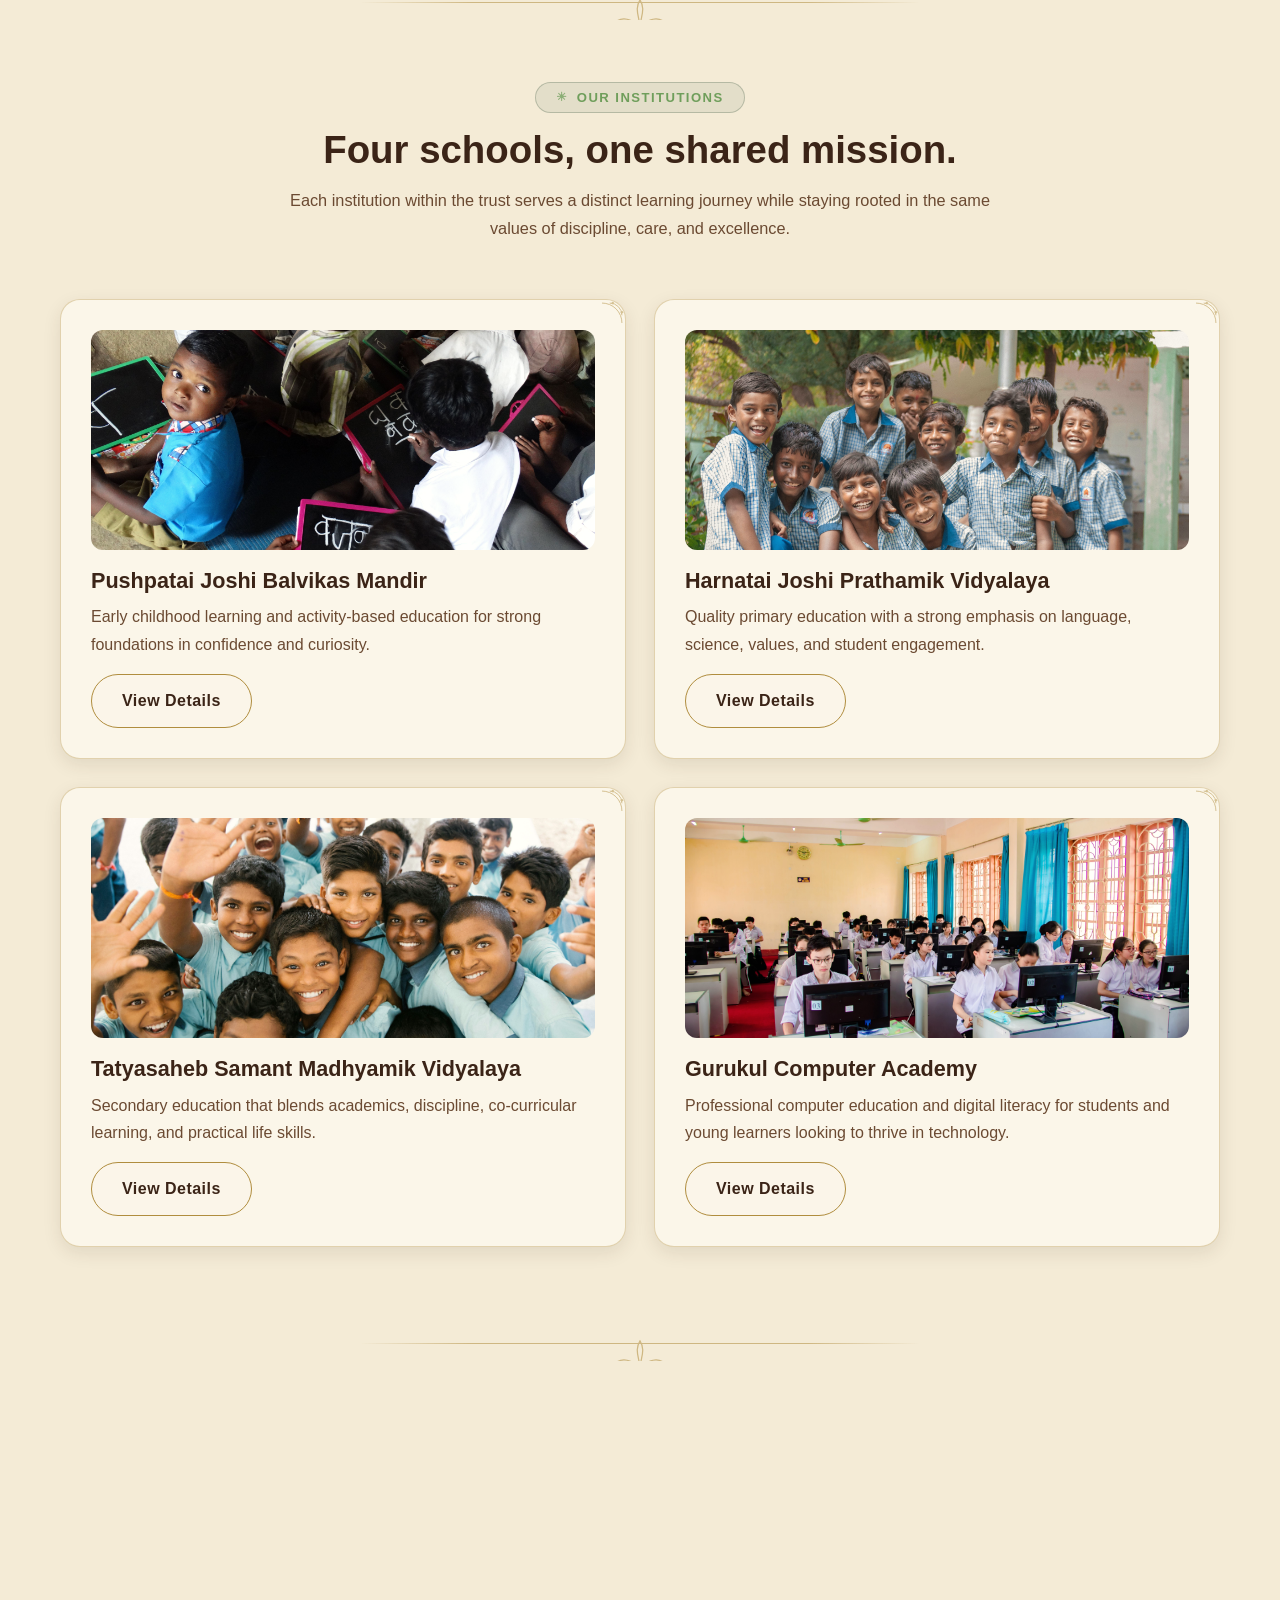
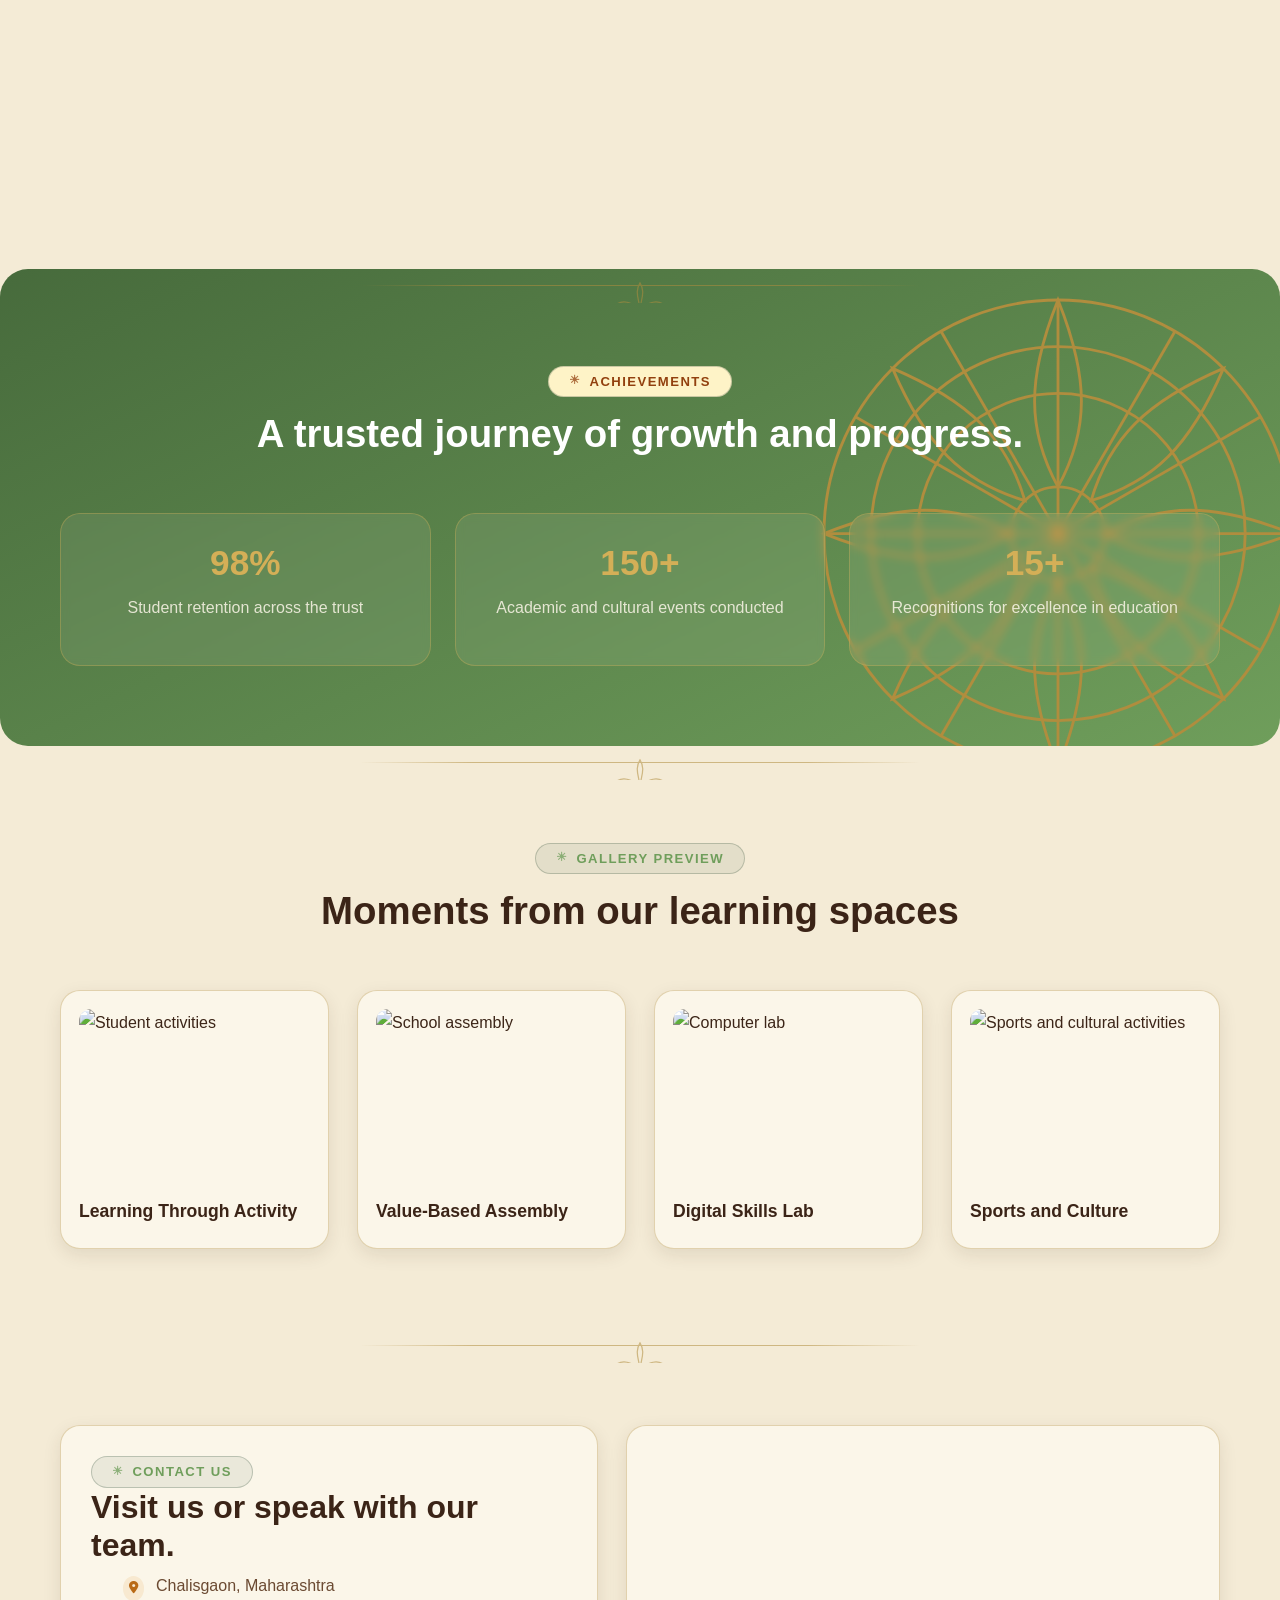
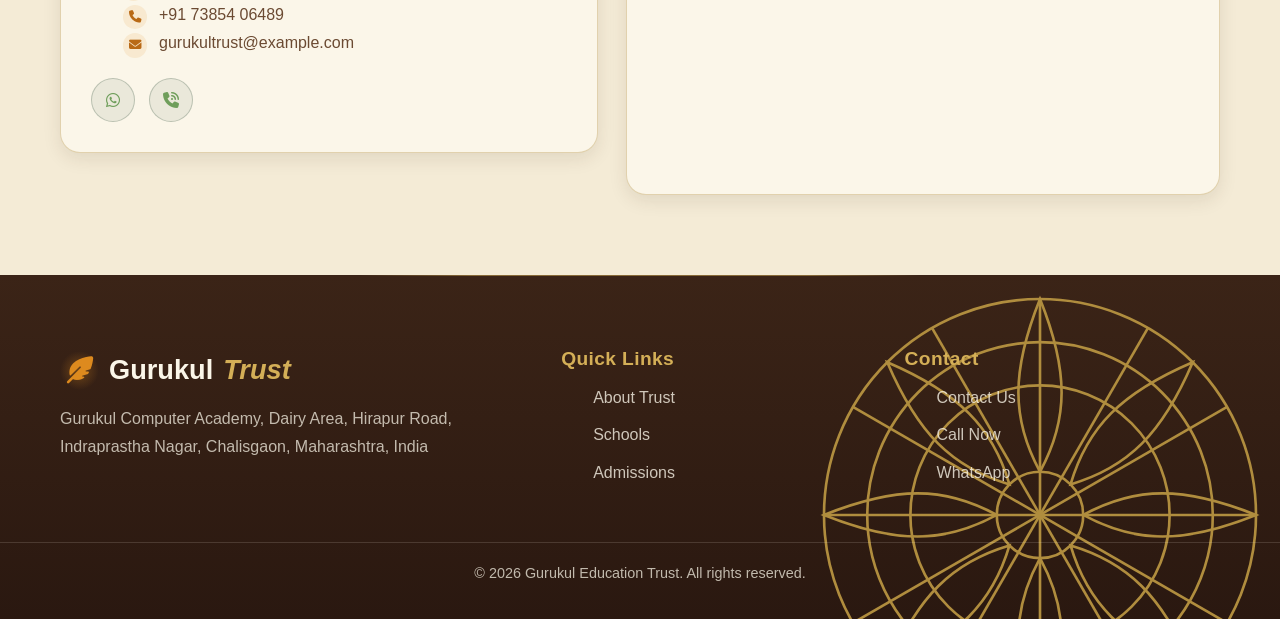
==== commit 4e7ac28a: "About Page Modified" ====
--- a/index.html
+++ b/index.html
@@ -216,7 +216,7 @@
                     </div>
                 </div>
                 <div class="contact-card">
-                    <iframe src="https://www.google.com/maps?q=Chalisgaon,Maharashtra&output=embed" width="100%" height="300" style="border:0;border-radius:16px;" loading="lazy" referrerpolicy="no-referrer-when-downgrade"></iframe>
+                    <iframe src="https://www.google.com/maps?q=Gurukul+Trust+Chalisgaon&output=embed" width="100%" height="300" style="border:0;border-radius:16px;" loading="lazy" referrerpolicy="no-referrer-when-downgrade"></iframe>
                 </div>
             </div>
         </section>
--- a/style.css
+++ b/style.css
@@ -698,7 +698,6 @@
 .list-check li {
     display: flex;
     gap: 12px;
-    margin-bottom: 14px;
     color: var(--text-light);
     align-items: flex-start;
 }
